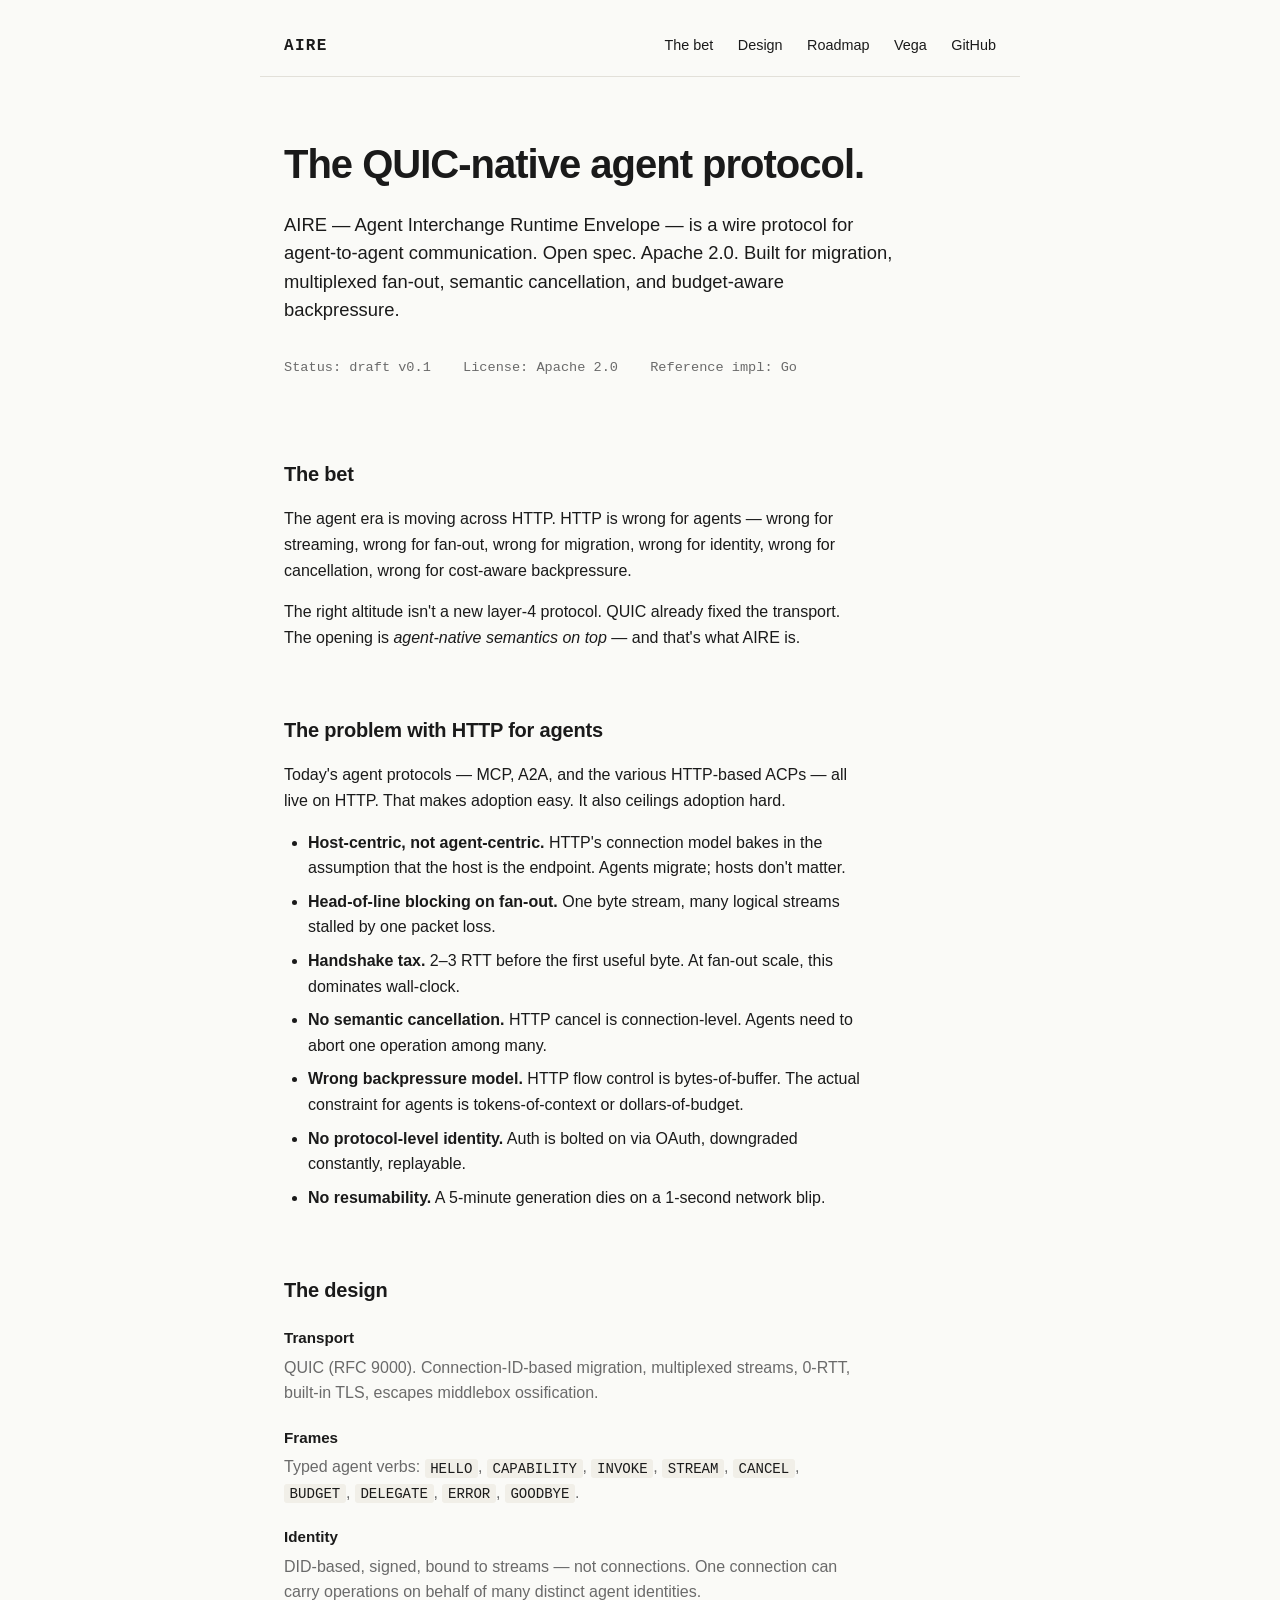
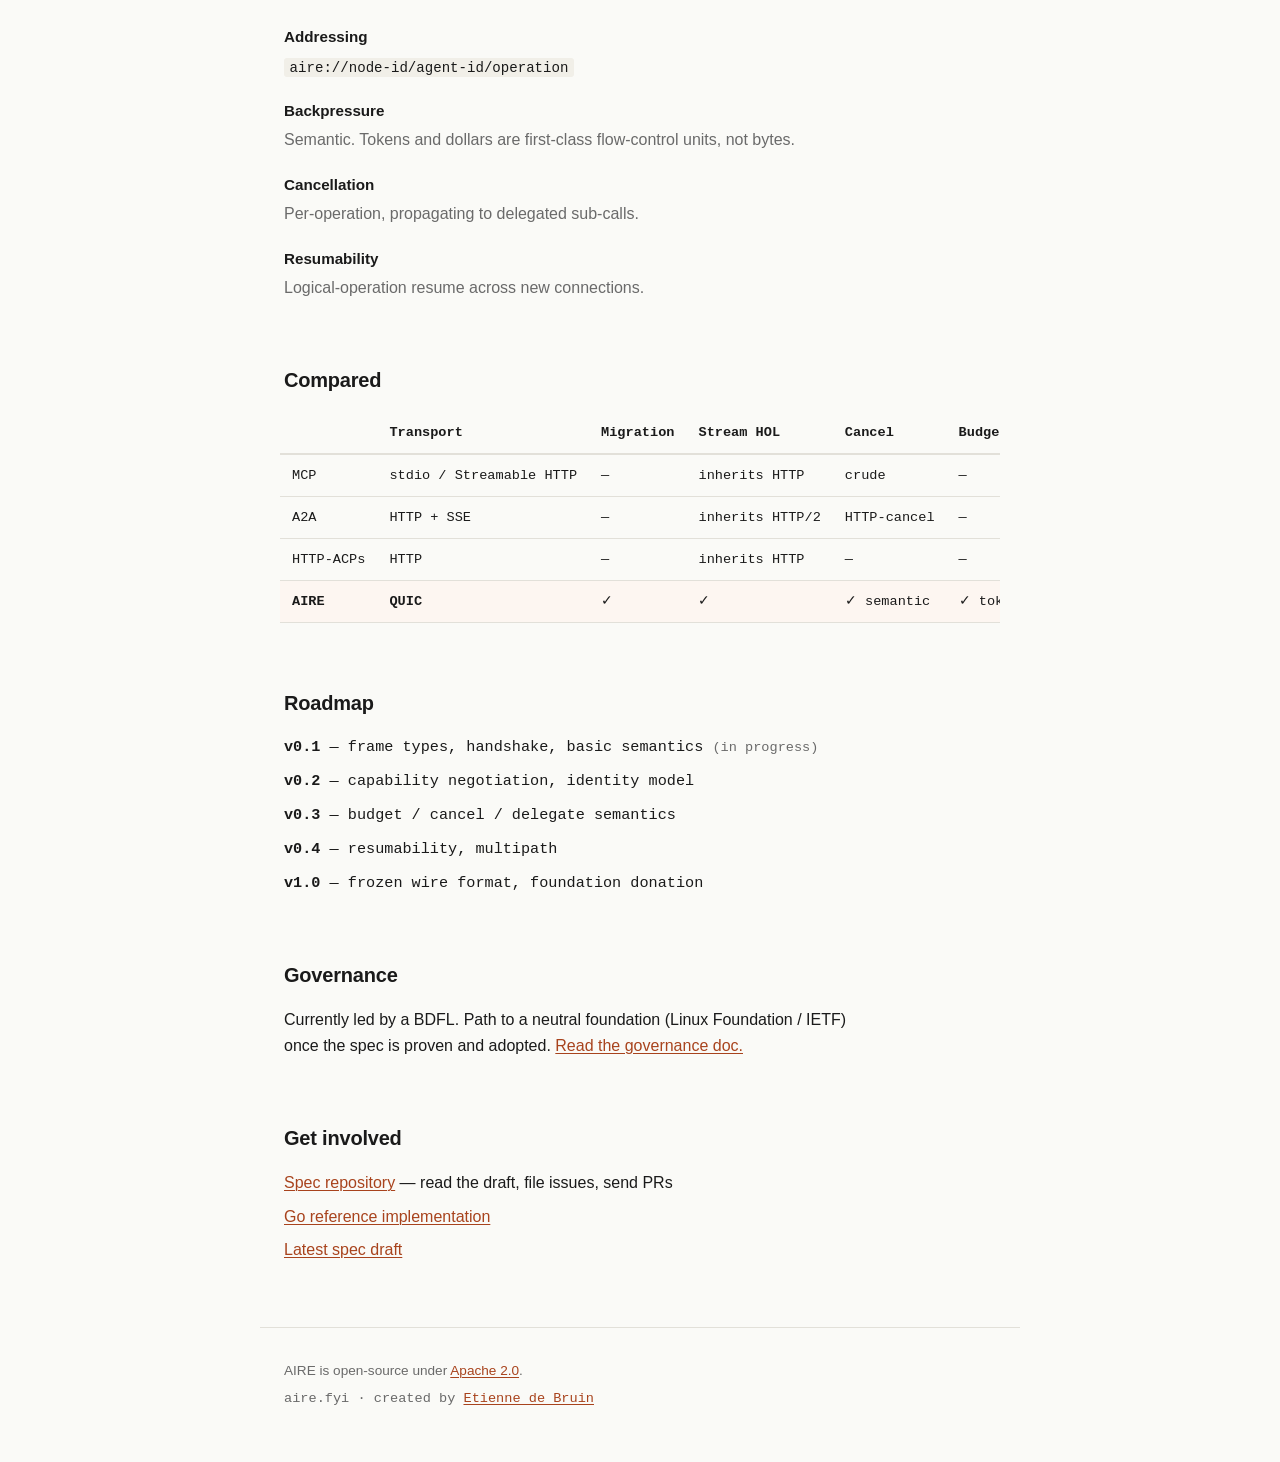
==== index.html @ 113db5cb "Add subtle creator credit in footer" ====
<!doctype html>
<html lang="en">
<head>
<meta charset="utf-8">
<meta name="viewport" content="width=device-width, initial-scale=1">
<title>AIRE — the QUIC-native agent protocol</title>
<meta name="description" content="AIRE (Agent Interchange Runtime Envelope) is a QUIC-native protocol for agent-to-agent communication. Open spec. Apache 2.0.">

<meta property="og:type" content="website">
<meta property="og:title" content="AIRE — the QUIC-native agent protocol">
<meta property="og:description" content="A wire protocol for agent-to-agent communication. Built for migration, multiplexed fan-out, semantic cancellation, and budget-aware backpressure.">
<meta property="og:url" content="https://aire.fyi">
<meta name="twitter:card" content="summary_large_image">
<meta name="twitter:title" content="AIRE — the QUIC-native agent protocol">
<meta name="twitter:description" content="A wire protocol for agent-to-agent communication. Built for migration, multiplexed fan-out, semantic cancellation, and budget-aware backpressure.">

<link rel="stylesheet" href="style.css">
</head>
<body>

<header>
  <div class="brand"><a href="/">AIRE</a></div>
  <nav>
    <a href="#bet">The bet</a>
    <a href="#design">Design</a>
    <a href="#roadmap">Roadmap</a>
    <a href="vega.html">Vega</a>
    <a href="https://github.com/aire-protocol">GitHub</a>
  </nav>
</header>

<main>

<section class="hero">
  <h1>The QUIC-native agent protocol.</h1>
  <p class="lede">AIRE — Agent Interchange Runtime Envelope — is a wire protocol for agent-to-agent communication. Open spec. Apache 2.0. Built for migration, multiplexed fan-out, semantic cancellation, and budget-aware backpressure.</p>
  <div class="meta">
    <span>Status: draft v0.1</span>
    <span>License: Apache 2.0</span>
    <span>Reference impl: Go</span>
  </div>
</section>

<section id="bet">
  <h2>The bet</h2>
  <p>The agent era is moving across HTTP. HTTP is wrong for agents — wrong for streaming, wrong for fan-out, wrong for migration, wrong for identity, wrong for cancellation, wrong for cost-aware backpressure.</p>
  <p>The right altitude isn't a new layer-4 protocol. QUIC already fixed the transport. The opening is <em>agent-native semantics on top</em> — and that's what AIRE is.</p>
</section>

<section id="problem">
  <h2>The problem with HTTP for agents</h2>
  <p>Today's agent protocols — MCP, A2A, and the various HTTP-based ACPs — all live on HTTP. That makes adoption easy. It also ceilings adoption hard.</p>
  <ul>
    <li><strong>Host-centric, not agent-centric.</strong> HTTP's connection model bakes in the assumption that the host is the endpoint. Agents migrate; hosts don't matter.</li>
    <li><strong>Head-of-line blocking on fan-out.</strong> One byte stream, many logical streams stalled by one packet loss.</li>
    <li><strong>Handshake tax.</strong> 2–3 RTT before the first useful byte. At fan-out scale, this dominates wall-clock.</li>
    <li><strong>No semantic cancellation.</strong> HTTP cancel is connection-level. Agents need to abort one operation among many.</li>
    <li><strong>Wrong backpressure model.</strong> HTTP flow control is bytes-of-buffer. The actual constraint for agents is tokens-of-context or dollars-of-budget.</li>
    <li><strong>No protocol-level identity.</strong> Auth is bolted on via OAuth, downgraded constantly, replayable.</li>
    <li><strong>No resumability.</strong> A 5-minute generation dies on a 1-second network blip.</li>
  </ul>
</section>

<section id="design">
  <h2>The design</h2>
  <dl class="design">
    <dt>Transport</dt>
    <dd>QUIC (RFC 9000). Connection-ID-based migration, multiplexed streams, 0-RTT, built-in TLS, escapes middlebox ossification.</dd>

    <dt>Frames</dt>
    <dd>Typed agent verbs: <code>HELLO</code>, <code>CAPABILITY</code>, <code>INVOKE</code>, <code>STREAM</code>, <code>CANCEL</code>, <code>BUDGET</code>, <code>DELEGATE</code>, <code>ERROR</code>, <code>GOODBYE</code>.</dd>

    <dt>Identity</dt>
    <dd>DID-based, signed, bound to streams — not connections. One connection can carry operations on behalf of many distinct agent identities.</dd>

    <dt>Addressing</dt>
    <dd><code>aire://node-id/agent-id/operation</code></dd>

    <dt>Backpressure</dt>
    <dd>Semantic. Tokens and dollars are first-class flow-control units, not bytes.</dd>

    <dt>Cancellation</dt>
    <dd>Per-operation, propagating to delegated sub-calls.</dd>

    <dt>Resumability</dt>
    <dd>Logical-operation resume across new connections.</dd>
  </dl>
</section>

<section id="compared">
  <h2>Compared</h2>
  <div class="table-wrap">
  <table>
    <thead>
      <tr>
        <th></th>
        <th>Transport</th>
        <th>Migration</th>
        <th>Stream HOL</th>
        <th>Cancel</th>
        <th>Budget BP</th>
        <th>Identity</th>
      </tr>
    </thead>
    <tbody>
      <tr><td>MCP</td><td>stdio / Streamable HTTP</td><td>—</td><td>inherits HTTP</td><td>crude</td><td>—</td><td>OAuth (bolted)</td></tr>
      <tr><td>A2A</td><td>HTTP + SSE</td><td>—</td><td>inherits HTTP/2</td><td>HTTP-cancel</td><td>—</td><td>OAuth (bolted)</td></tr>
      <tr><td>HTTP-ACPs</td><td>HTTP</td><td>—</td><td>inherits HTTP</td><td>—</td><td>—</td><td>bolted</td></tr>
      <tr class="highlight"><td><strong>AIRE</strong></td><td><strong>QUIC</strong></td><td>✓</td><td>✓</td><td>✓ semantic</td><td>✓ tokens + $</td><td>✓ DID per stream</td></tr>
    </tbody>
  </table>
  </div>
</section>

<section id="roadmap">
  <h2>Roadmap</h2>
  <ol class="roadmap">
    <li><strong>v0.1</strong> — frame types, handshake, basic semantics <em>(in progress)</em></li>
    <li><strong>v0.2</strong> — capability negotiation, identity model</li>
    <li><strong>v0.3</strong> — budget / cancel / delegate semantics</li>
    <li><strong>v0.4</strong> — resumability, multipath</li>
    <li><strong>v1.0</strong> — frozen wire format, foundation donation</li>
  </ol>
</section>

<section id="governance">
  <h2>Governance</h2>
  <p>Currently led by a BDFL. Path to a neutral foundation (Linux Foundation / IETF) once the spec is proven and adopted. <a href="https://github.com/aire-protocol/aire-spec/blob/main/GOVERNANCE.md">Read the governance doc.</a></p>
</section>

<section id="get-involved">
  <h2>Get involved</h2>
  <ul class="links">
    <li><a href="https://github.com/aire-protocol/aire-spec">Spec repository</a> — read the draft, file issues, send PRs</li>
    <li><a href="https://github.com/aire-protocol/aire-go">Go reference implementation</a></li>
    <li><a href="https://github.com/aire-protocol/aire-spec/blob/main/SPEC.md">Latest spec draft</a></li>
  </ul>
</section>

</main>

<footer>
  <p>AIRE is open-source under <a href="https://github.com/aire-protocol/aire-spec/blob/main/LICENSE">Apache 2.0</a>.</p>
  <p class="dim">aire.fyi · created by <a href="https://github.com/etdebruin">Etienne de Bruin</a></p>
</footer>

</body>
</html>
---- style.css ----
:root {
  --bg: #fafaf7;
  --fg: #1a1a1a;
  --dim: #6a6a6a;
  --accent: #a8431d;
  --rule: #e2e0d9;
  --code-bg: #f1efe8;
  --highlight-bg: #fdf6f1;
}

* { box-sizing: border-box; }

html { font-size: 16px; }

body {
  margin: 0;
  background: var(--bg);
  color: var(--fg);
  font-family: -apple-system, BlinkMacSystemFont, "Segoe UI", "Helvetica Neue", Arial, sans-serif;
  font-size: 1rem;
  line-height: 1.6;
  -webkit-font-smoothing: antialiased;
  -moz-osx-font-smoothing: grayscale;
}

code, pre, .mono {
  font-family: ui-monospace, "SF Mono", "JetBrains Mono", Menlo, Consolas, monospace;
}

header {
  max-width: 760px;
  margin: 0 auto;
  padding: 2rem 1.5rem 1rem;
  display: flex;
  justify-content: space-between;
  align-items: baseline;
  border-bottom: 1px solid var(--rule);
}

.brand {
  font-weight: 700;
  letter-spacing: 0.08em;
  font-size: 1rem;
  font-family: ui-monospace, "SF Mono", Menlo, Consolas, monospace;
}

.brand a {
  color: inherit;
  text-decoration: none;
}

.brand a:hover {
  color: var(--accent);
}

nav a[aria-current="page"] {
  color: var(--accent);
}

nav a {
  margin-left: 1.25rem;
  color: var(--fg);
  text-decoration: none;
  font-size: 0.9rem;
}

nav a:hover {
  color: var(--accent);
  text-decoration: underline;
}

main {
  max-width: 760px;
  margin: 0 auto;
  padding: 0 1.5rem;
}

section {
  margin: 4rem 0;
}

.hero {
  margin: 4rem 0 5rem;
}

.hero h1 {
  font-size: 2.5rem;
  font-weight: 700;
  letter-spacing: -0.025em;
  line-height: 1.15;
  margin: 0 0 1.5rem;
}

.lede {
  font-size: 1.15rem;
  line-height: 1.55;
  color: var(--fg);
  margin: 0 0 2rem;
  max-width: 60ch;
}

.meta {
  font-family: ui-monospace, "SF Mono", Menlo, Consolas, monospace;
  font-size: 0.85rem;
  color: var(--dim);
}

.meta span {
  margin-right: 1.5rem;
  display: inline-block;
}

h2 {
  font-size: 1.25rem;
  font-weight: 700;
  margin: 0 0 1rem;
  letter-spacing: -0.01em;
}

p {
  margin: 0 0 1rem;
  max-width: 65ch;
}

a {
  color: var(--accent);
  text-decoration: underline;
  text-decoration-thickness: 1px;
  text-underline-offset: 2px;
}

a:hover {
  text-decoration-thickness: 2px;
}

ul, ol {
  margin: 0 0 1rem;
  padding-left: 1.5rem;
  max-width: 65ch;
}

li {
  margin-bottom: 0.5rem;
}

.design {
  margin: 0;
}

.design dt {
  font-weight: 600;
  margin-top: 1.25rem;
  font-size: 0.95rem;
}

.design dd {
  margin: 0.25rem 0 0 0;
  color: var(--dim);
  max-width: 65ch;
}

.design dd code {
  background: var(--code-bg);
  padding: 0.1rem 0.35rem;
  border-radius: 3px;
  font-size: 0.88rem;
  color: var(--fg);
}

.table-wrap {
  overflow-x: auto;
  margin: 1rem -0.25rem;
}

table {
  width: 100%;
  border-collapse: collapse;
  font-size: 0.85rem;
  font-family: ui-monospace, "SF Mono", Menlo, Consolas, monospace;
}

th, td {
  text-align: left;
  padding: 0.6rem 0.75rem;
  border-bottom: 1px solid var(--rule);
  white-space: nowrap;
}

th {
  font-weight: 600;
  border-bottom: 2px solid var(--rule);
}

tr.highlight td {
  background: var(--highlight-bg);
}

.roadmap {
  list-style: none;
  padding-left: 0;
  font-family: ui-monospace, "SF Mono", Menlo, Consolas, monospace;
  font-size: 0.95rem;
}

.roadmap li {
  margin-bottom: 0.6rem;
}

.roadmap em {
  color: var(--dim);
  font-style: normal;
  font-size: 0.85rem;
}

.links {
  list-style: none;
  padding-left: 0;
}

footer {
  max-width: 760px;
  margin: 4rem auto 2rem;
  padding: 2rem 1.5rem 1rem;
  border-top: 1px solid var(--rule);
  font-size: 0.85rem;
  color: var(--dim);
}

footer p {
  margin: 0 0 0.4rem;
}

.dim {
  color: var(--dim);
  font-family: ui-monospace, "SF Mono", Menlo, Consolas, monospace;
}

@media (max-width: 600px) {
  .hero h1 { font-size: 1.85rem; }
  .lede { font-size: 1.05rem; }
  header {
    flex-direction: column;
    align-items: flex-start;
    gap: 0.75rem;
  }
  nav a { margin-left: 0; margin-right: 1.25rem; }
  .meta span { display: block; margin-bottom: 0.25rem; }
  table { font-size: 0.8rem; }
  th, td { padding: 0.4rem 0.5rem; }
}
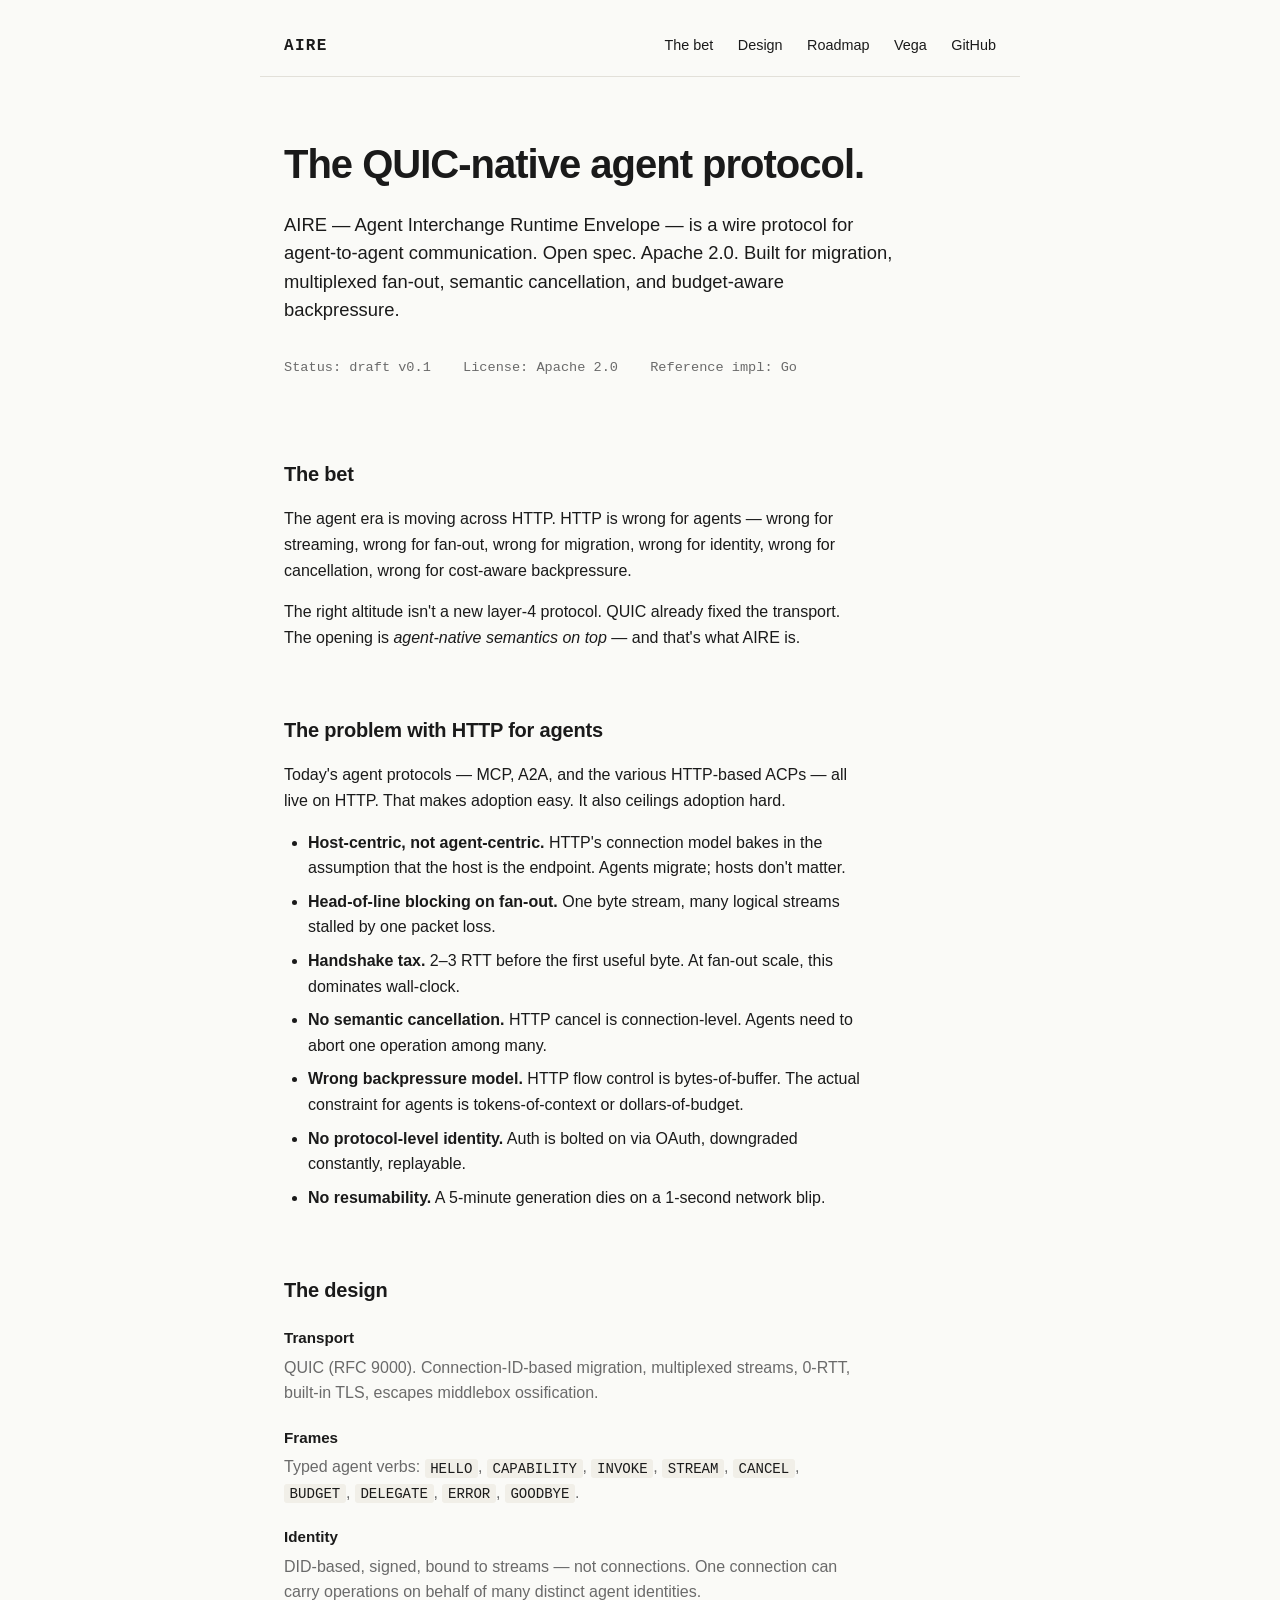
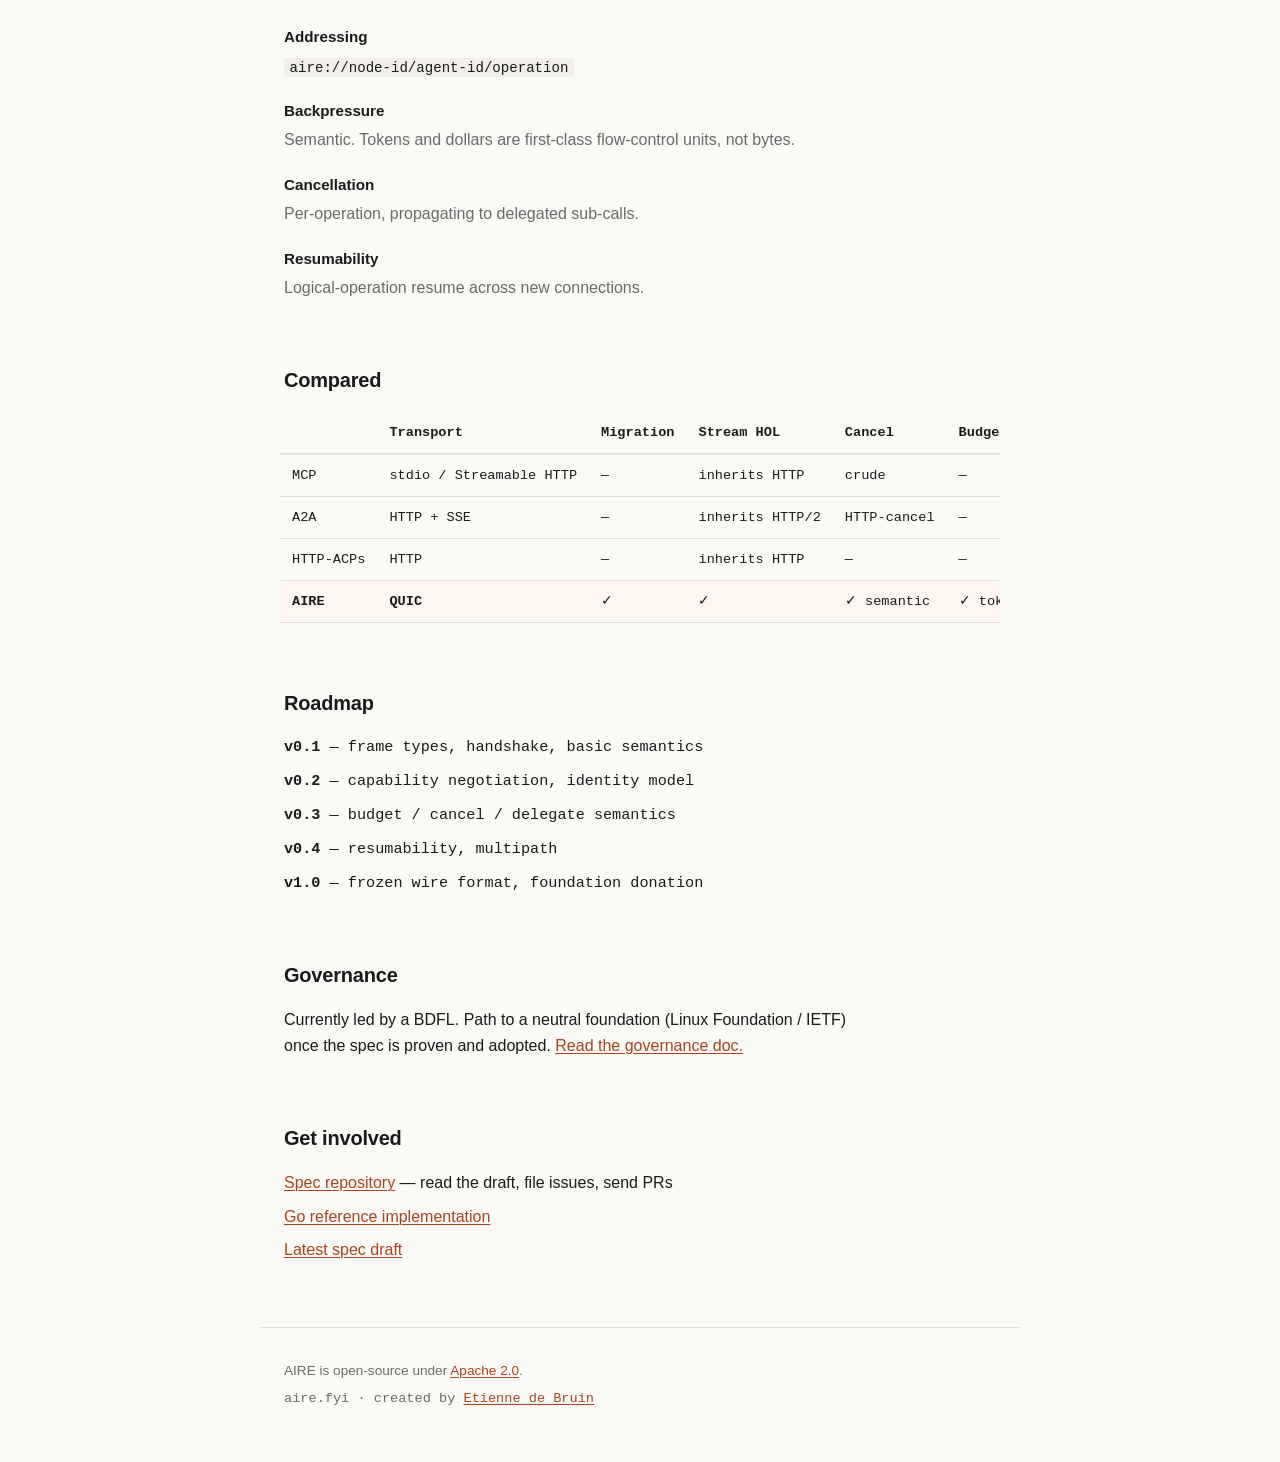
==== commit 140bc68d: "Drop '(in progress)' from v0.1 roadmap line" ====
--- a/index.html
+++ b/index.html
@@ -115,7 +115,7 @@
 <section id="roadmap">
   <h2>Roadmap</h2>
   <ol class="roadmap">
-    <li><strong>v0.1</strong> — frame types, handshake, basic semantics <em>(in progress)</em></li>
+    <li><strong>v0.1</strong> — frame types, handshake, basic semantics</li>
     <li><strong>v0.2</strong> — capability negotiation, identity model</li>
     <li><strong>v0.3</strong> — budget / cancel / delegate semantics</li>
     <li><strong>v0.4</strong> — resumability, multipath</li>
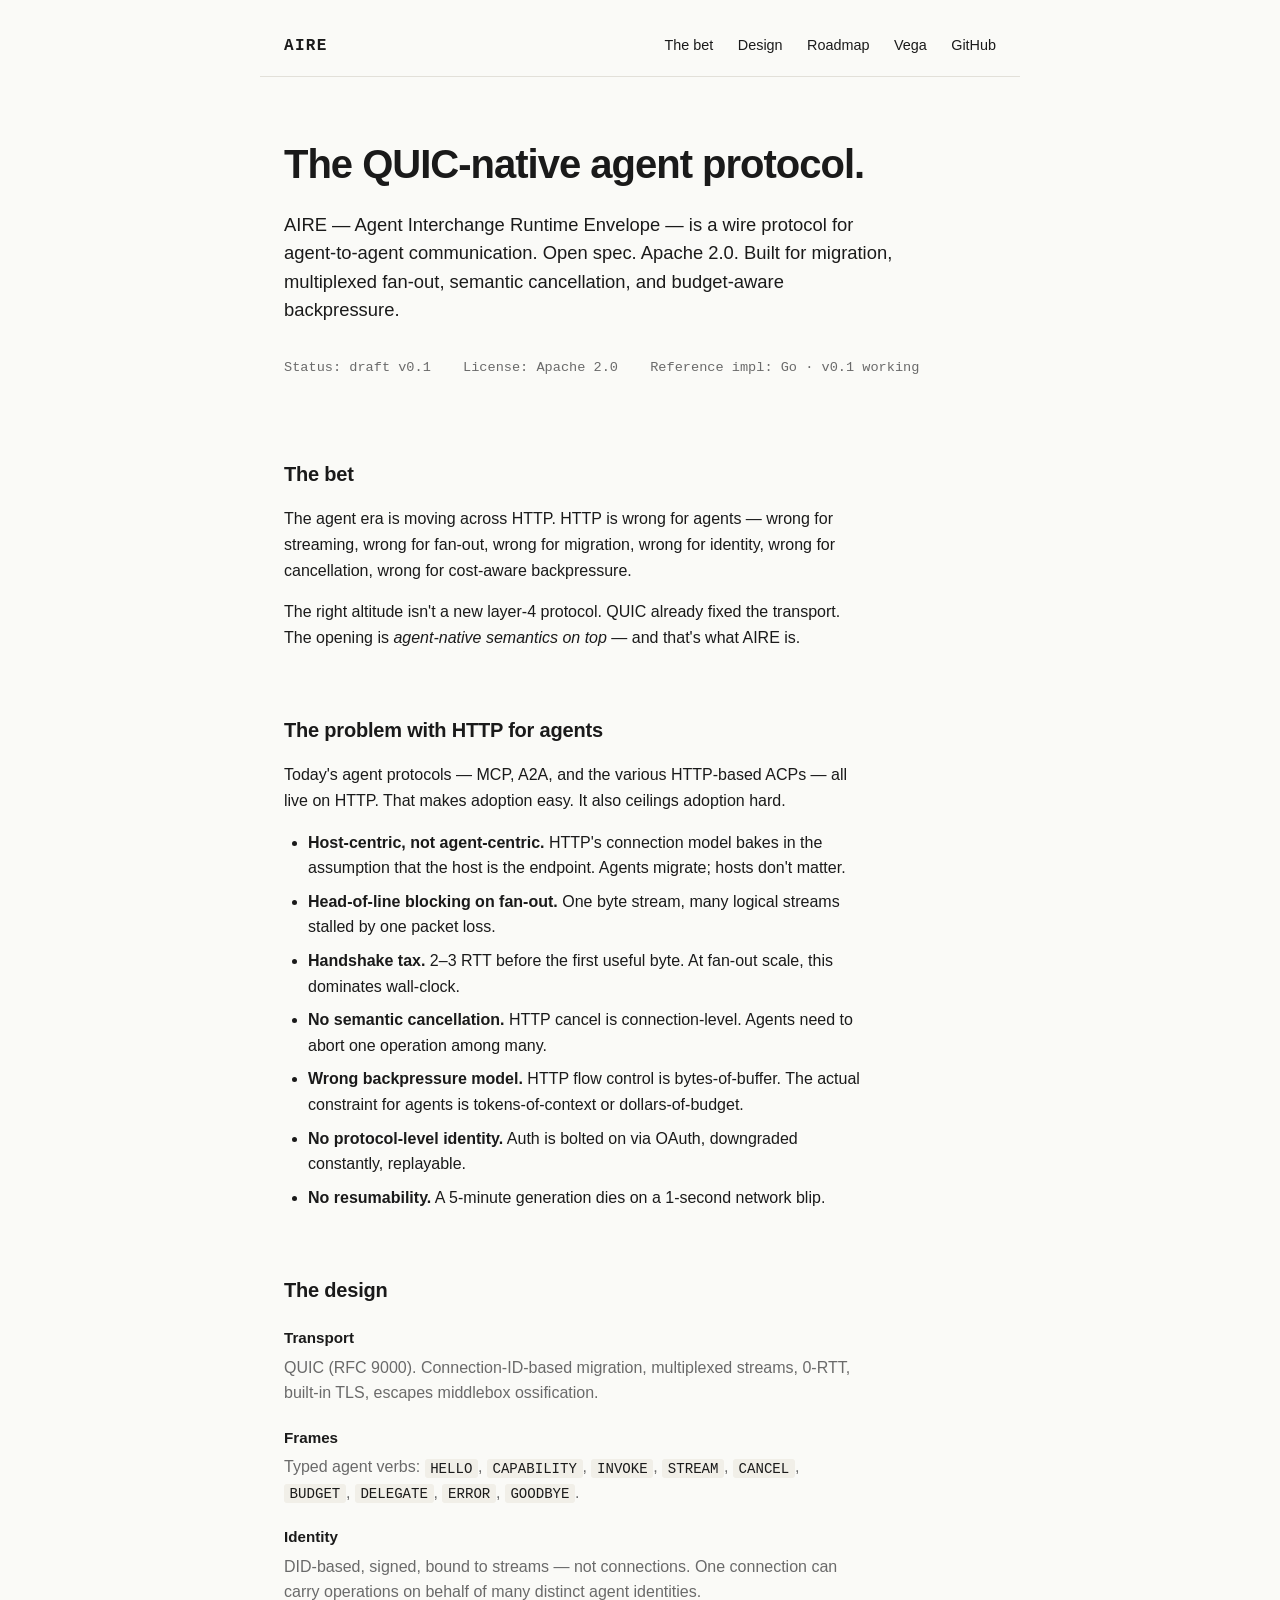
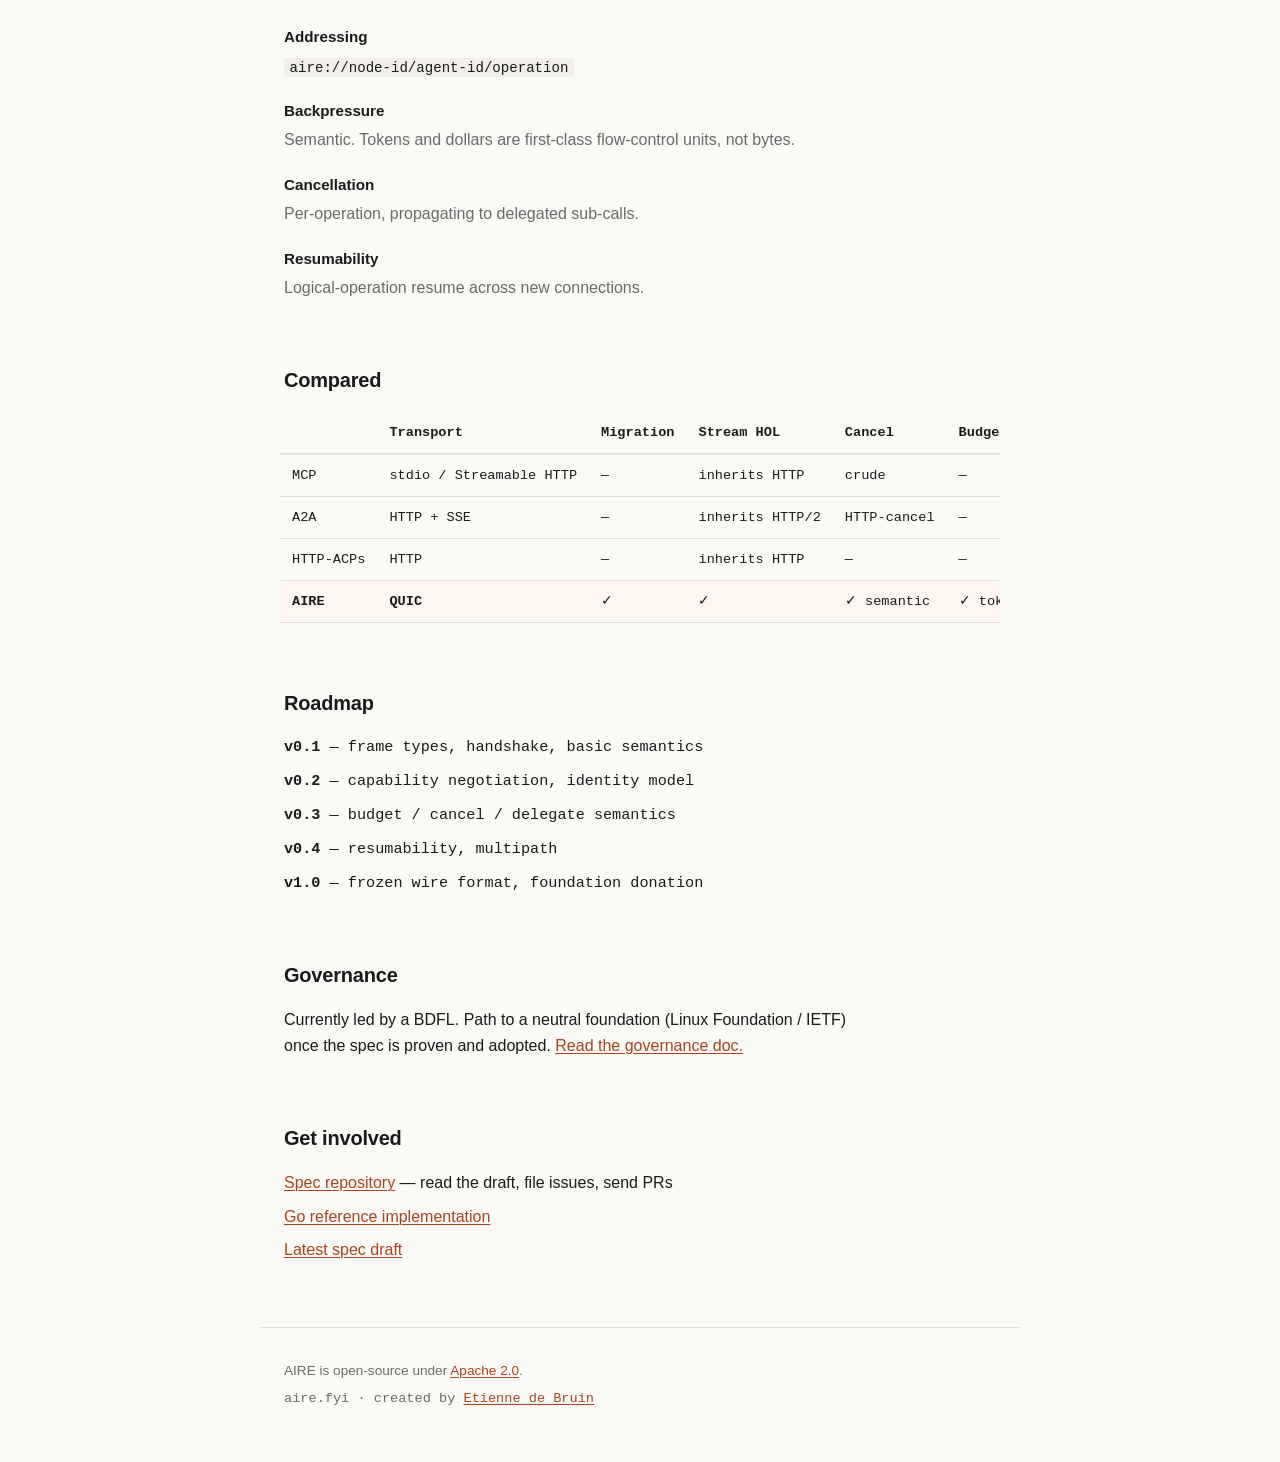
==== commit 454234b0: "Hero meta: signal that v0.1 reference impl is working Adds 'v0.1 working' qualifier to the Reference" ====
--- a/index.html
+++ b/index.html
@@ -37,7 +37,7 @@
   <div class="meta">
     <span>Status: draft v0.1</span>
     <span>License: Apache 2.0</span>
-    <span>Reference impl: Go</span>
+    <span>Reference impl: Go · v0.1 working</span>
   </div>
 </section>
 
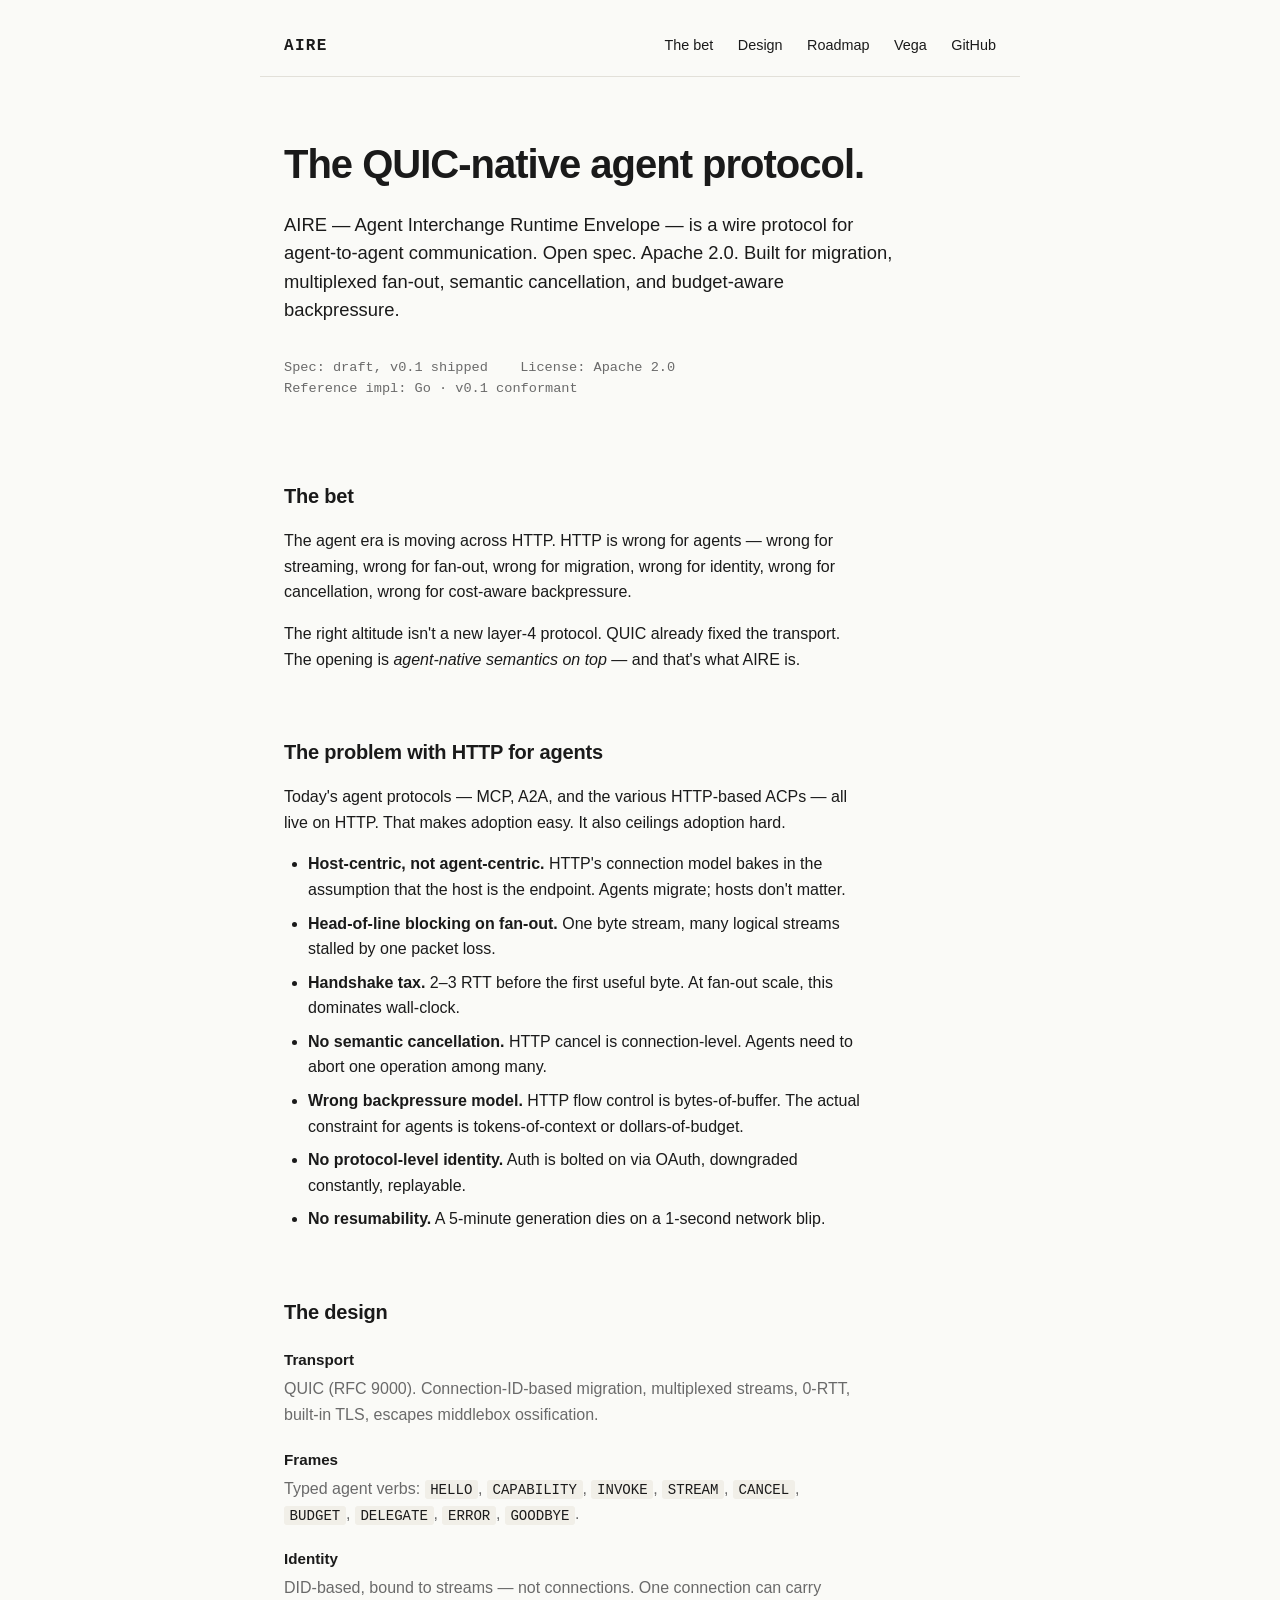
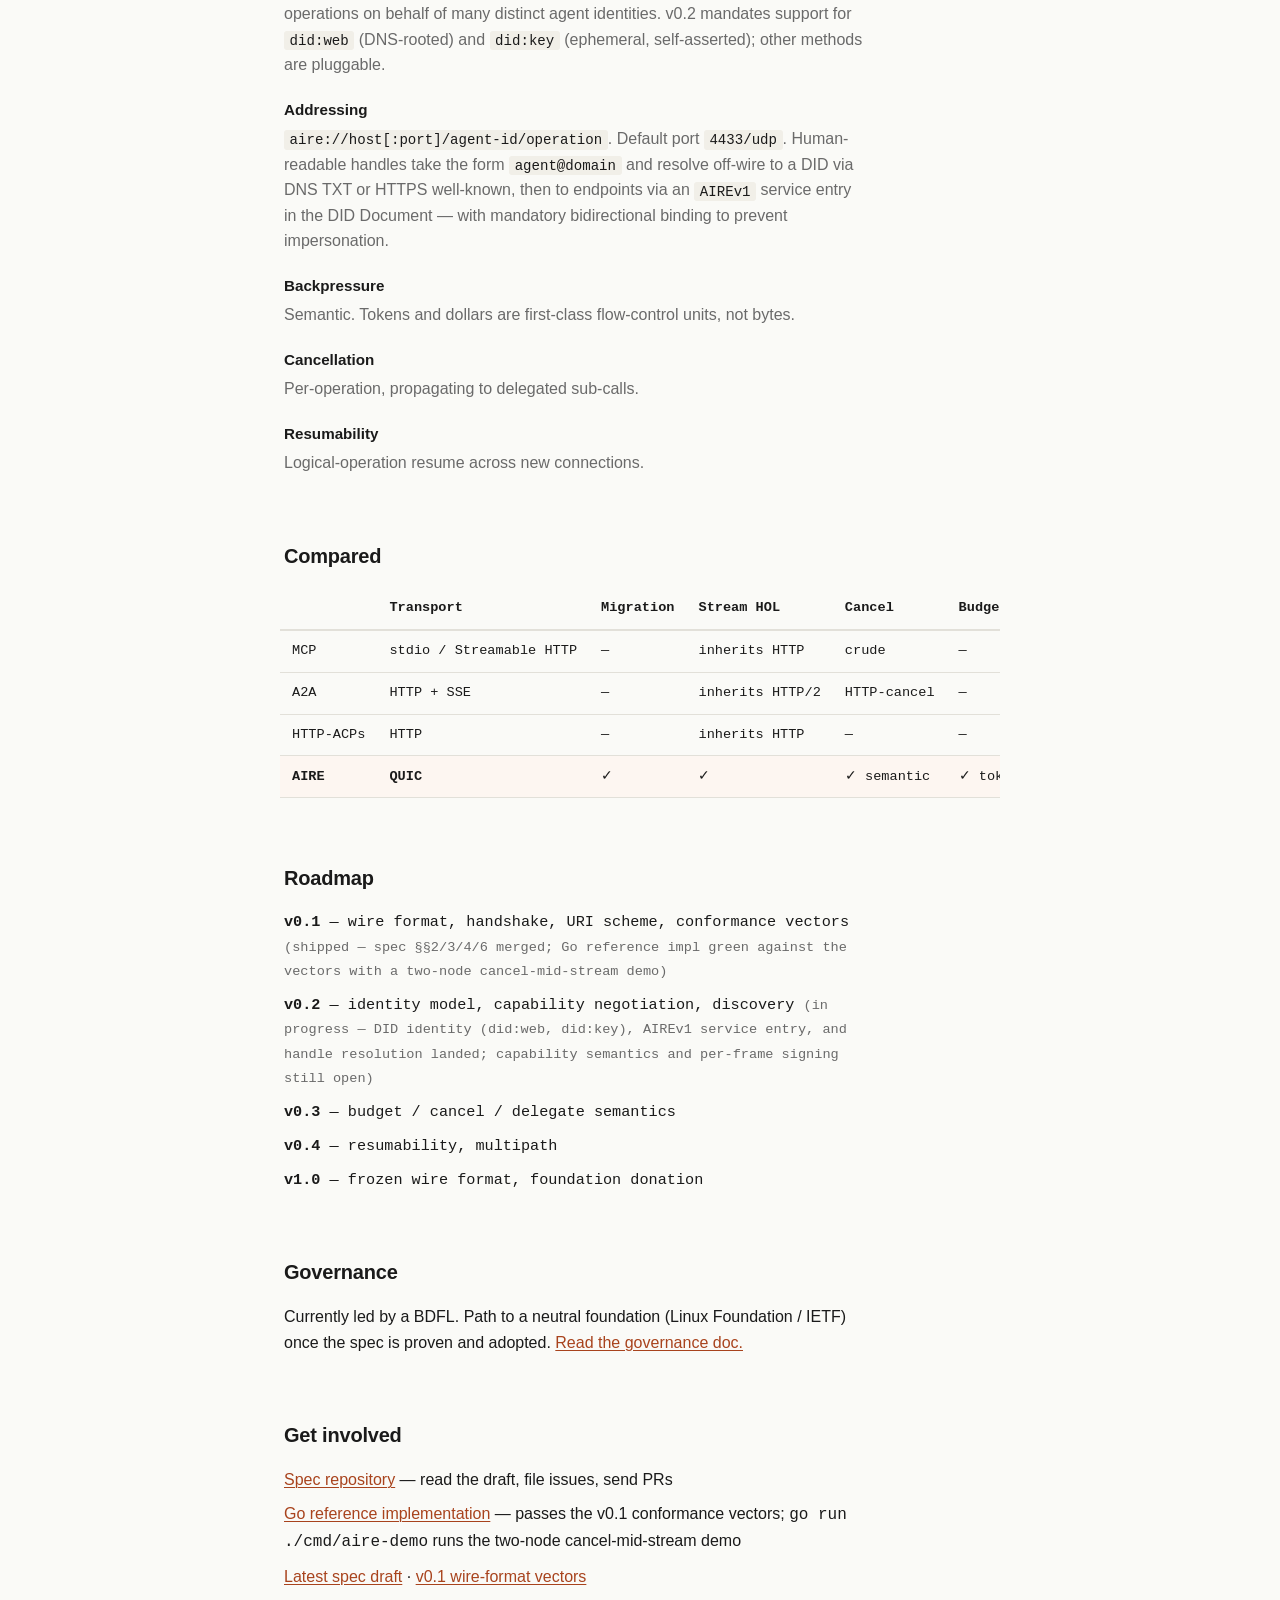
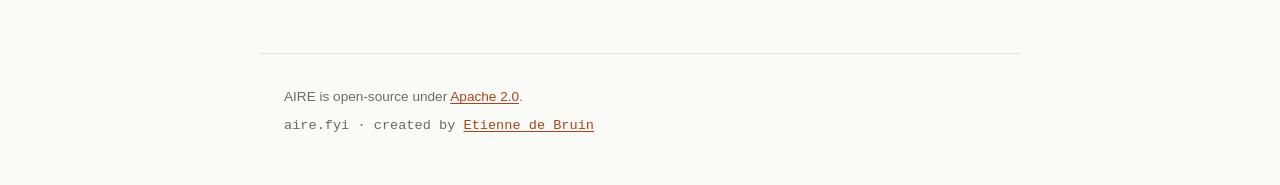
==== commit aba93032: "Sync site to reality: v0.1 shipped, v0.2 addressing landed Hero meta, design dl (did:web/did:key, po" ====
--- a/index.html
+++ b/index.html
@@ -35,9 +35,9 @@
   <h1>The QUIC-native agent protocol.</h1>
   <p class="lede">AIRE — Agent Interchange Runtime Envelope — is a wire protocol for agent-to-agent communication. Open spec. Apache 2.0. Built for migration, multiplexed fan-out, semantic cancellation, and budget-aware backpressure.</p>
   <div class="meta">
-    <span>Status: draft v0.1</span>
+    <span>Spec: draft, v0.1 shipped</span>
     <span>License: Apache 2.0</span>
-    <span>Reference impl: Go · v0.1 working</span>
+    <span>Reference impl: Go · v0.1 conformant</span>
   </div>
 </section>
 
@@ -71,10 +71,10 @@
     <dd>Typed agent verbs: <code>HELLO</code>, <code>CAPABILITY</code>, <code>INVOKE</code>, <code>STREAM</code>, <code>CANCEL</code>, <code>BUDGET</code>, <code>DELEGATE</code>, <code>ERROR</code>, <code>GOODBYE</code>.</dd>
 
     <dt>Identity</dt>
-    <dd>DID-based, signed, bound to streams — not connections. One connection can carry operations on behalf of many distinct agent identities.</dd>
+    <dd>DID-based, bound to streams — not connections. One connection can carry operations on behalf of many distinct agent identities. v0.2 mandates support for <code>did:web</code> (DNS-rooted) and <code>did:key</code> (ephemeral, self-asserted); other methods are pluggable.</dd>
 
     <dt>Addressing</dt>
-    <dd><code>aire://node-id/agent-id/operation</code></dd>
+    <dd><code>aire://host[:port]/agent-id/operation</code>. Default port <code>4433/udp</code>. Human-readable handles take the form <code>agent@domain</code> and resolve off-wire to a DID via DNS TXT or HTTPS well-known, then to endpoints via an <code>AIREv1</code> service entry in the DID Document — with mandatory bidirectional binding to prevent impersonation.</dd>
 
     <dt>Backpressure</dt>
     <dd>Semantic. Tokens and dollars are first-class flow-control units, not bytes.</dd>
@@ -115,8 +115,8 @@
 <section id="roadmap">
   <h2>Roadmap</h2>
   <ol class="roadmap">
-    <li><strong>v0.1</strong> — frame types, handshake, basic semantics</li>
-    <li><strong>v0.2</strong> — capability negotiation, identity model</li>
+    <li><strong>v0.1</strong> — wire format, handshake, URI scheme, conformance vectors <em>(shipped — spec §§2/3/4/6 merged; Go reference impl green against the vectors with a two-node cancel-mid-stream demo)</em></li>
+    <li><strong>v0.2</strong> — identity model, capability negotiation, discovery <em>(in progress — DID identity (did:web, did:key), AIREv1 service entry, and handle resolution landed; capability semantics and per-frame signing still open)</em></li>
     <li><strong>v0.3</strong> — budget / cancel / delegate semantics</li>
     <li><strong>v0.4</strong> — resumability, multipath</li>
     <li><strong>v1.0</strong> — frozen wire format, foundation donation</li>
@@ -132,8 +132,8 @@
   <h2>Get involved</h2>
   <ul class="links">
     <li><a href="https://github.com/aire-protocol/aire-spec">Spec repository</a> — read the draft, file issues, send PRs</li>
-    <li><a href="https://github.com/aire-protocol/aire-go">Go reference implementation</a></li>
-    <li><a href="https://github.com/aire-protocol/aire-spec/blob/main/SPEC.md">Latest spec draft</a></li>
+    <li><a href="https://github.com/aire-protocol/aire-go">Go reference implementation</a> — passes the v0.1 conformance vectors; <code>go run ./cmd/aire-demo</code> runs the two-node cancel-mid-stream demo</li>
+    <li><a href="https://github.com/aire-protocol/aire-spec/blob/main/SPEC.md">Latest spec draft</a> · <a href="https://github.com/aire-protocol/aire-spec/blob/main/vectors/v0.1.json">v0.1 wire-format vectors</a></li>
   </ul>
 </section>
 
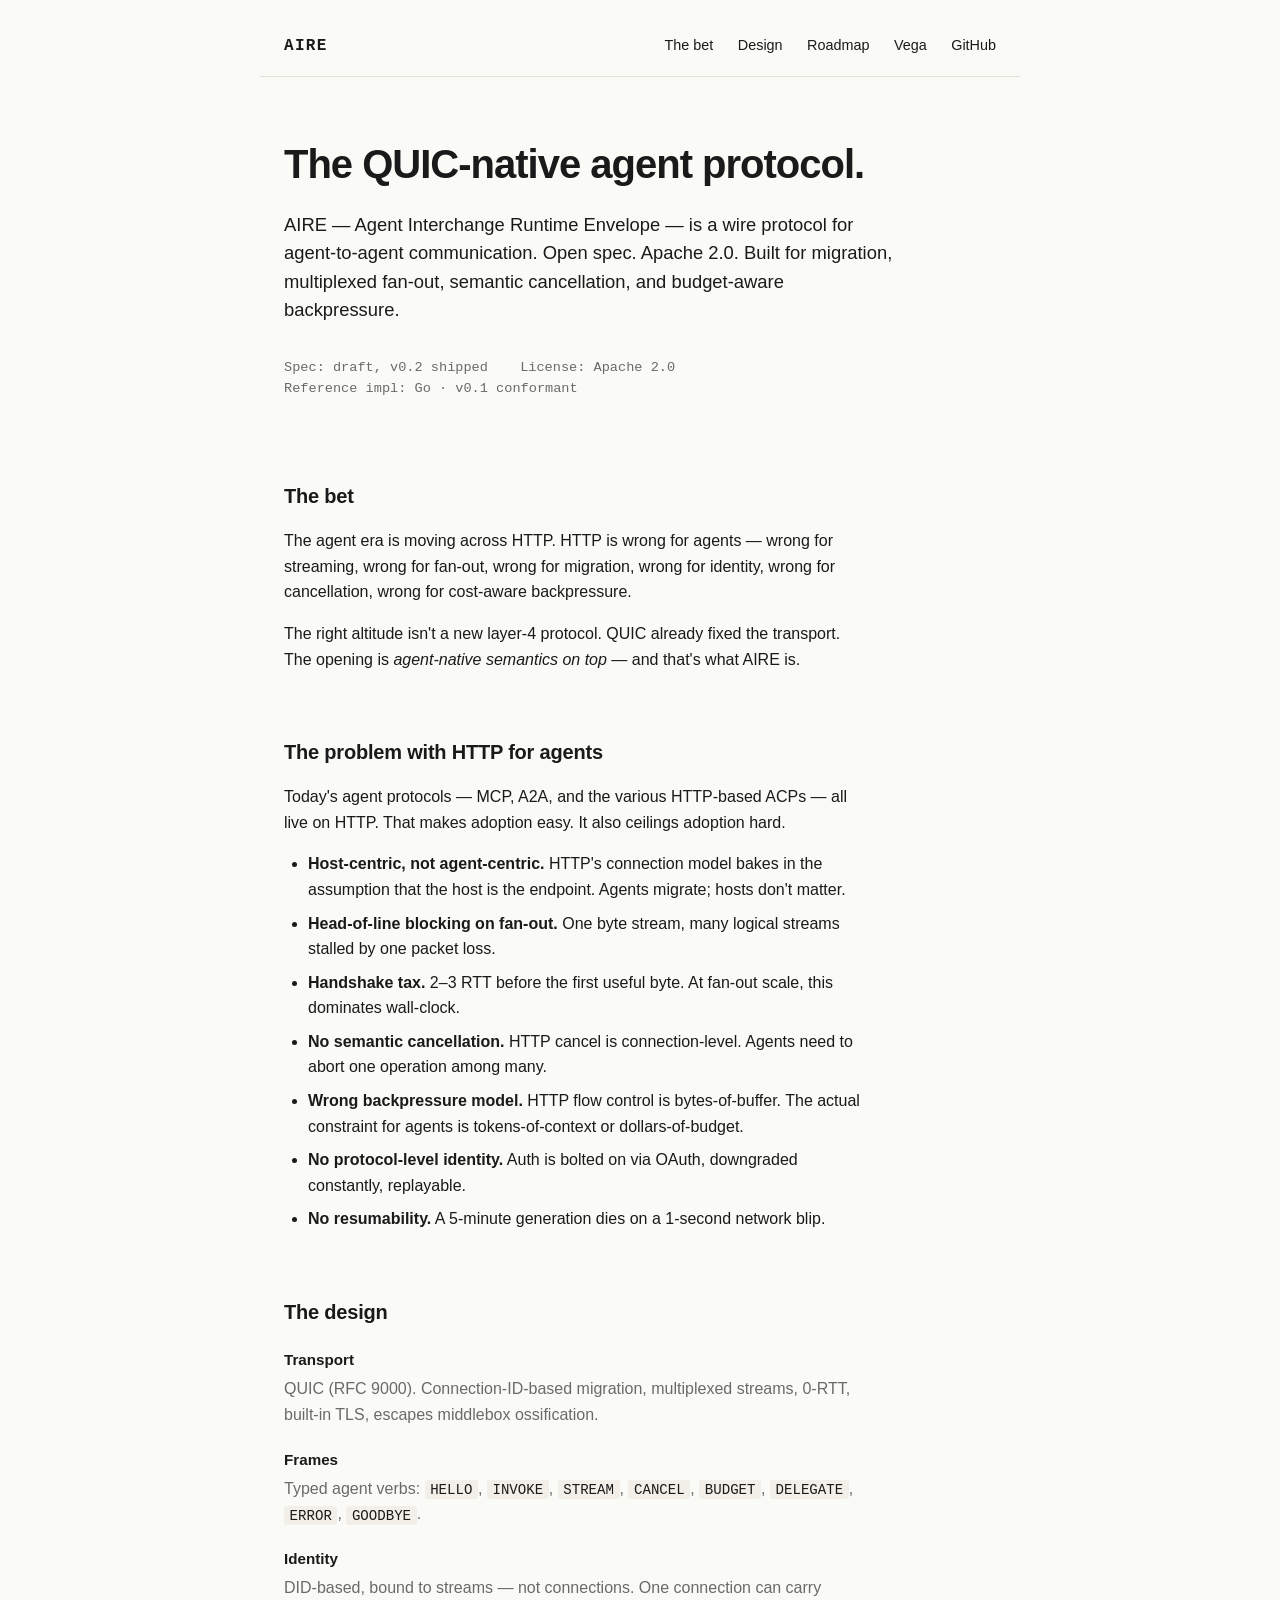
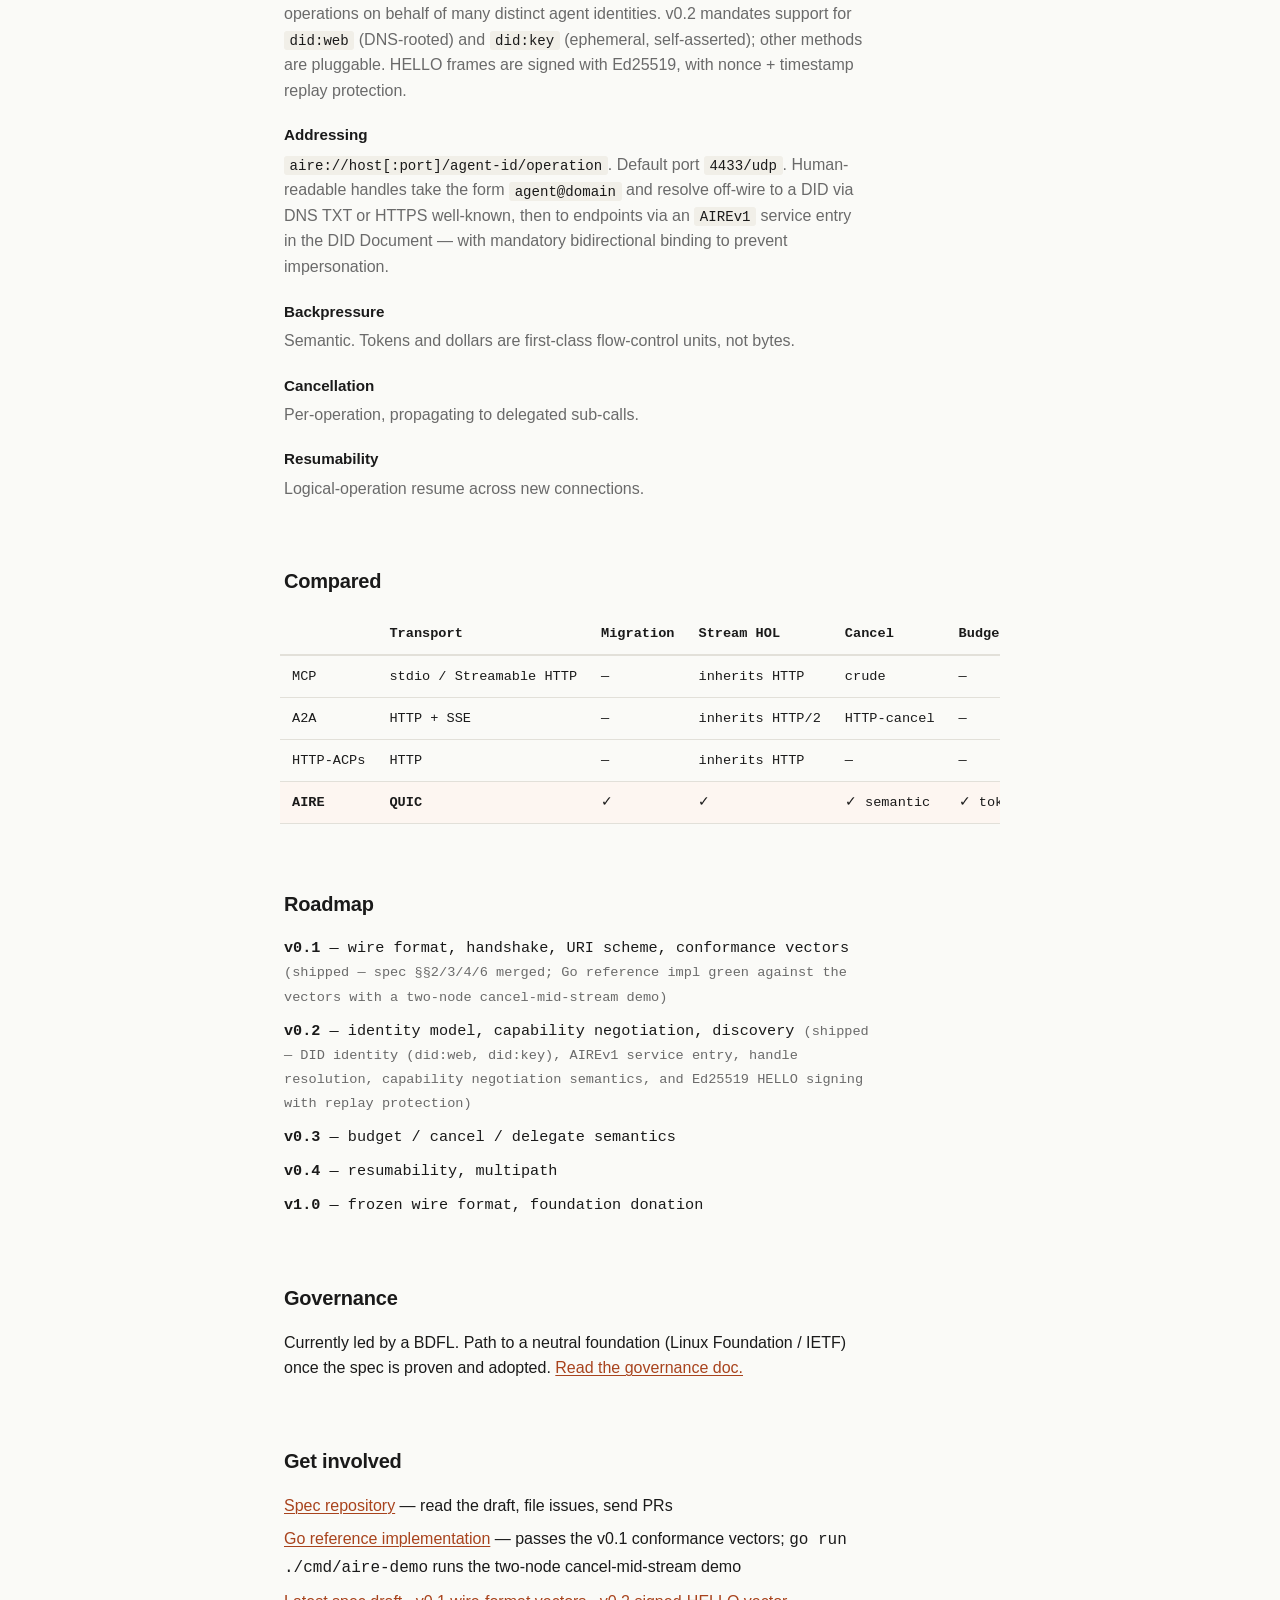
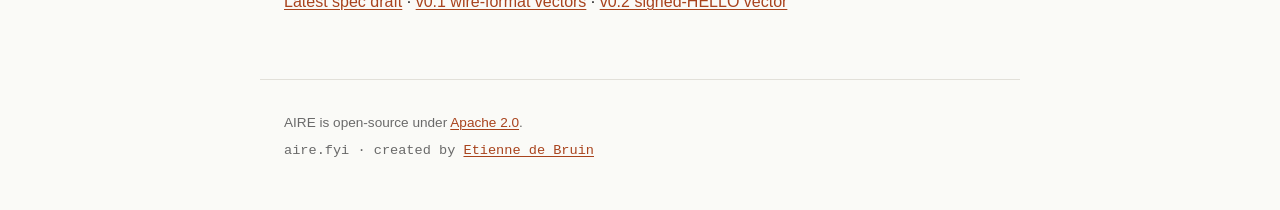
==== commit 024f6c56: "Sync site to v0.2 shipped: drop CAPABILITY frame, add signing + vector link Spec v0.2 just shipped e" ====
--- a/index.html
+++ b/index.html
@@ -35,7 +35,7 @@
   <h1>The QUIC-native agent protocol.</h1>
   <p class="lede">AIRE — Agent Interchange Runtime Envelope — is a wire protocol for agent-to-agent communication. Open spec. Apache 2.0. Built for migration, multiplexed fan-out, semantic cancellation, and budget-aware backpressure.</p>
   <div class="meta">
-    <span>Spec: draft, v0.1 shipped</span>
+    <span>Spec: draft, v0.2 shipped</span>
     <span>License: Apache 2.0</span>
     <span>Reference impl: Go · v0.1 conformant</span>
   </div>
@@ -68,10 +68,10 @@
     <dd>QUIC (RFC 9000). Connection-ID-based migration, multiplexed streams, 0-RTT, built-in TLS, escapes middlebox ossification.</dd>
 
     <dt>Frames</dt>
-    <dd>Typed agent verbs: <code>HELLO</code>, <code>CAPABILITY</code>, <code>INVOKE</code>, <code>STREAM</code>, <code>CANCEL</code>, <code>BUDGET</code>, <code>DELEGATE</code>, <code>ERROR</code>, <code>GOODBYE</code>.</dd>
+    <dd>Typed agent verbs: <code>HELLO</code>, <code>INVOKE</code>, <code>STREAM</code>, <code>CANCEL</code>, <code>BUDGET</code>, <code>DELEGATE</code>, <code>ERROR</code>, <code>GOODBYE</code>.</dd>
 
     <dt>Identity</dt>
-    <dd>DID-based, bound to streams — not connections. One connection can carry operations on behalf of many distinct agent identities. v0.2 mandates support for <code>did:web</code> (DNS-rooted) and <code>did:key</code> (ephemeral, self-asserted); other methods are pluggable.</dd>
+    <dd>DID-based, bound to streams — not connections. One connection can carry operations on behalf of many distinct agent identities. v0.2 mandates support for <code>did:web</code> (DNS-rooted) and <code>did:key</code> (ephemeral, self-asserted); other methods are pluggable. HELLO frames are signed with Ed25519, with nonce + timestamp replay protection.</dd>
 
     <dt>Addressing</dt>
     <dd><code>aire://host[:port]/agent-id/operation</code>. Default port <code>4433/udp</code>. Human-readable handles take the form <code>agent@domain</code> and resolve off-wire to a DID via DNS TXT or HTTPS well-known, then to endpoints via an <code>AIREv1</code> service entry in the DID Document — with mandatory bidirectional binding to prevent impersonation.</dd>
@@ -116,7 +116,7 @@
   <h2>Roadmap</h2>
   <ol class="roadmap">
     <li><strong>v0.1</strong> — wire format, handshake, URI scheme, conformance vectors <em>(shipped — spec §§2/3/4/6 merged; Go reference impl green against the vectors with a two-node cancel-mid-stream demo)</em></li>
-    <li><strong>v0.2</strong> — identity model, capability negotiation, discovery <em>(in progress — DID identity (did:web, did:key), AIREv1 service entry, and handle resolution landed; capability semantics and per-frame signing still open)</em></li>
+    <li><strong>v0.2</strong> — identity model, capability negotiation, discovery <em>(shipped — DID identity (did:web, did:key), AIREv1 service entry, handle resolution, capability negotiation semantics, and Ed25519 HELLO signing with replay protection)</em></li>
     <li><strong>v0.3</strong> — budget / cancel / delegate semantics</li>
     <li><strong>v0.4</strong> — resumability, multipath</li>
     <li><strong>v1.0</strong> — frozen wire format, foundation donation</li>
@@ -133,7 +133,7 @@
   <ul class="links">
     <li><a href="https://github.com/aire-protocol/aire-spec">Spec repository</a> — read the draft, file issues, send PRs</li>
     <li><a href="https://github.com/aire-protocol/aire-go">Go reference implementation</a> — passes the v0.1 conformance vectors; <code>go run ./cmd/aire-demo</code> runs the two-node cancel-mid-stream demo</li>
-    <li><a href="https://github.com/aire-protocol/aire-spec/blob/main/SPEC.md">Latest spec draft</a> · <a href="https://github.com/aire-protocol/aire-spec/blob/main/vectors/v0.1.json">v0.1 wire-format vectors</a></li>
+    <li><a href="https://github.com/aire-protocol/aire-spec/blob/main/SPEC.md">Latest spec draft</a> · <a href="https://github.com/aire-protocol/aire-spec/blob/main/vectors/v0.1.json">v0.1 wire-format vectors</a> · <a href="https://github.com/aire-protocol/aire-spec/blob/main/vectors/v0.2.json">v0.2 signed-HELLO vector</a></li>
   </ul>
 </section>
 
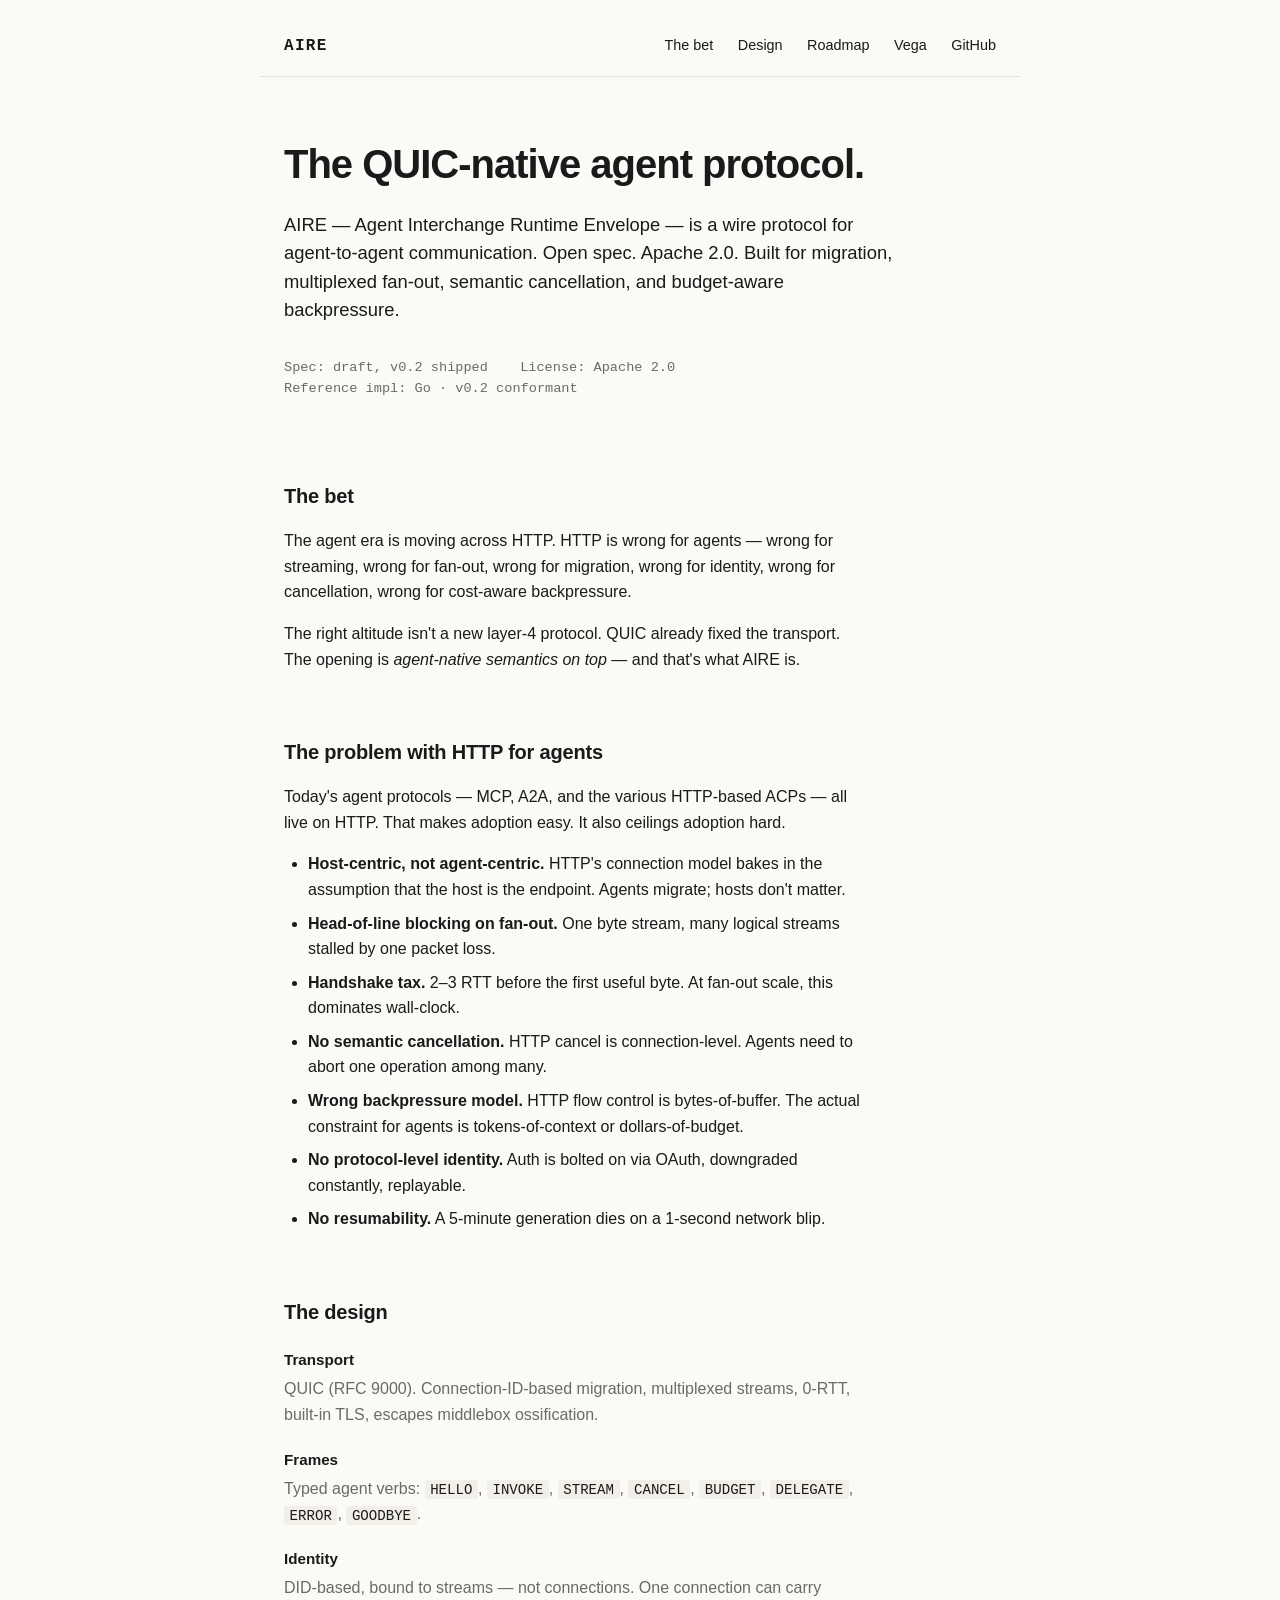
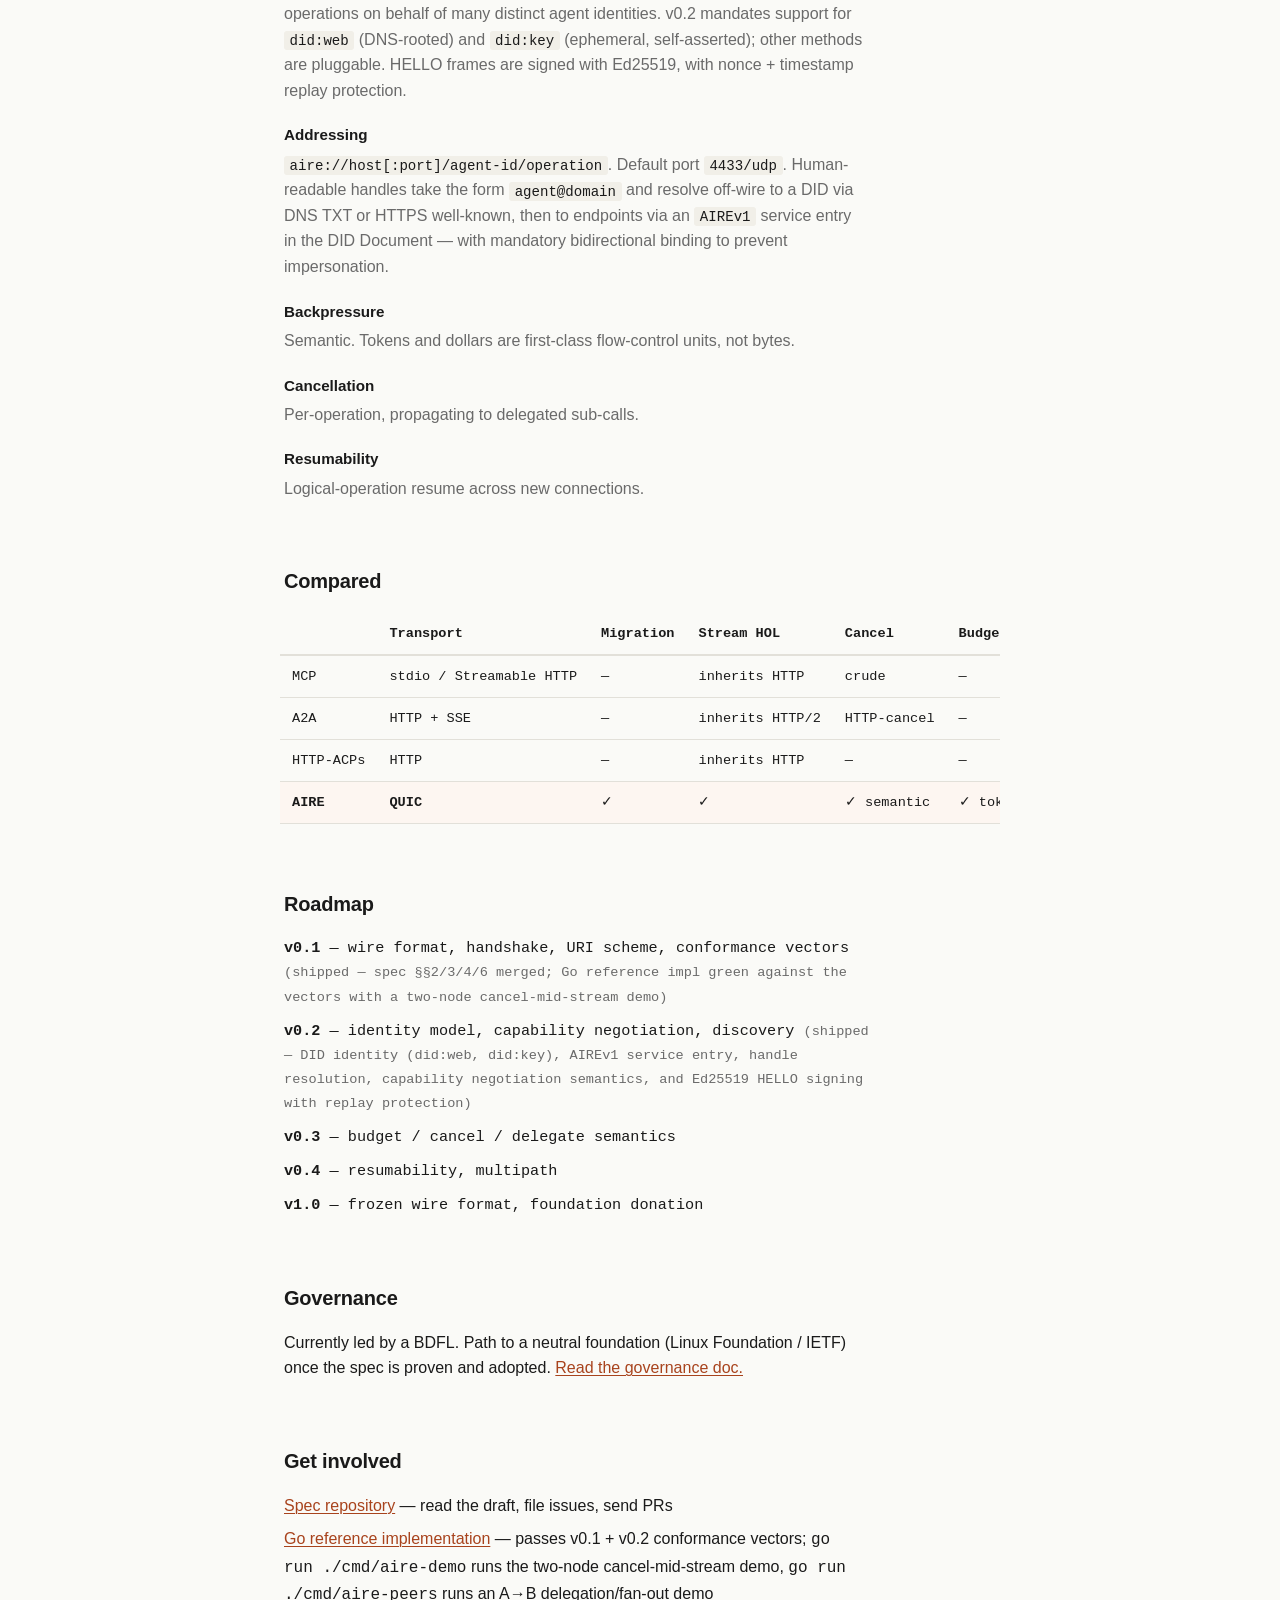
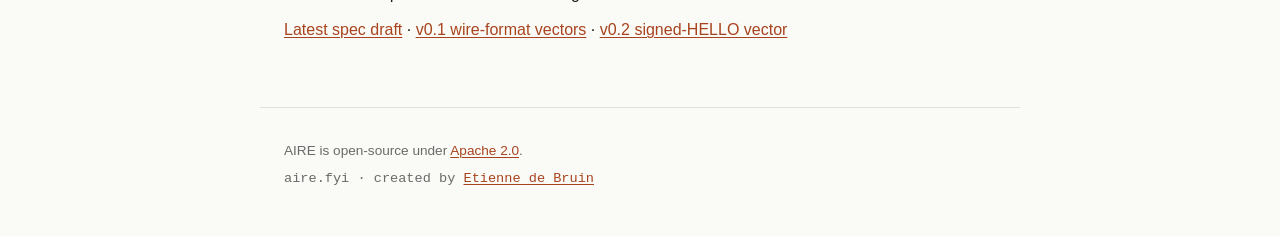
==== commit e1cce90c: "Mark Go reference impl v0.2 conformant; mention aire-peers demo aire-go just landed signed HELLO + c" ====
--- a/index.html
+++ b/index.html
@@ -37,7 +37,7 @@
   <div class="meta">
     <span>Spec: draft, v0.2 shipped</span>
     <span>License: Apache 2.0</span>
-    <span>Reference impl: Go · v0.1 conformant</span>
+    <span>Reference impl: Go · v0.2 conformant</span>
   </div>
 </section>
 
@@ -132,7 +132,7 @@
   <h2>Get involved</h2>
   <ul class="links">
     <li><a href="https://github.com/aire-protocol/aire-spec">Spec repository</a> — read the draft, file issues, send PRs</li>
-    <li><a href="https://github.com/aire-protocol/aire-go">Go reference implementation</a> — passes the v0.1 conformance vectors; <code>go run ./cmd/aire-demo</code> runs the two-node cancel-mid-stream demo</li>
+    <li><a href="https://github.com/aire-protocol/aire-go">Go reference implementation</a> — passes v0.1 + v0.2 conformance vectors; <code>go run ./cmd/aire-demo</code> runs the two-node cancel-mid-stream demo, <code>go run ./cmd/aire-peers</code> runs an A→B delegation/fan-out demo</li>
     <li><a href="https://github.com/aire-protocol/aire-spec/blob/main/SPEC.md">Latest spec draft</a> · <a href="https://github.com/aire-protocol/aire-spec/blob/main/vectors/v0.1.json">v0.1 wire-format vectors</a> · <a href="https://github.com/aire-protocol/aire-spec/blob/main/vectors/v0.2.json">v0.2 signed-HELLO vector</a></li>
   </ul>
 </section>
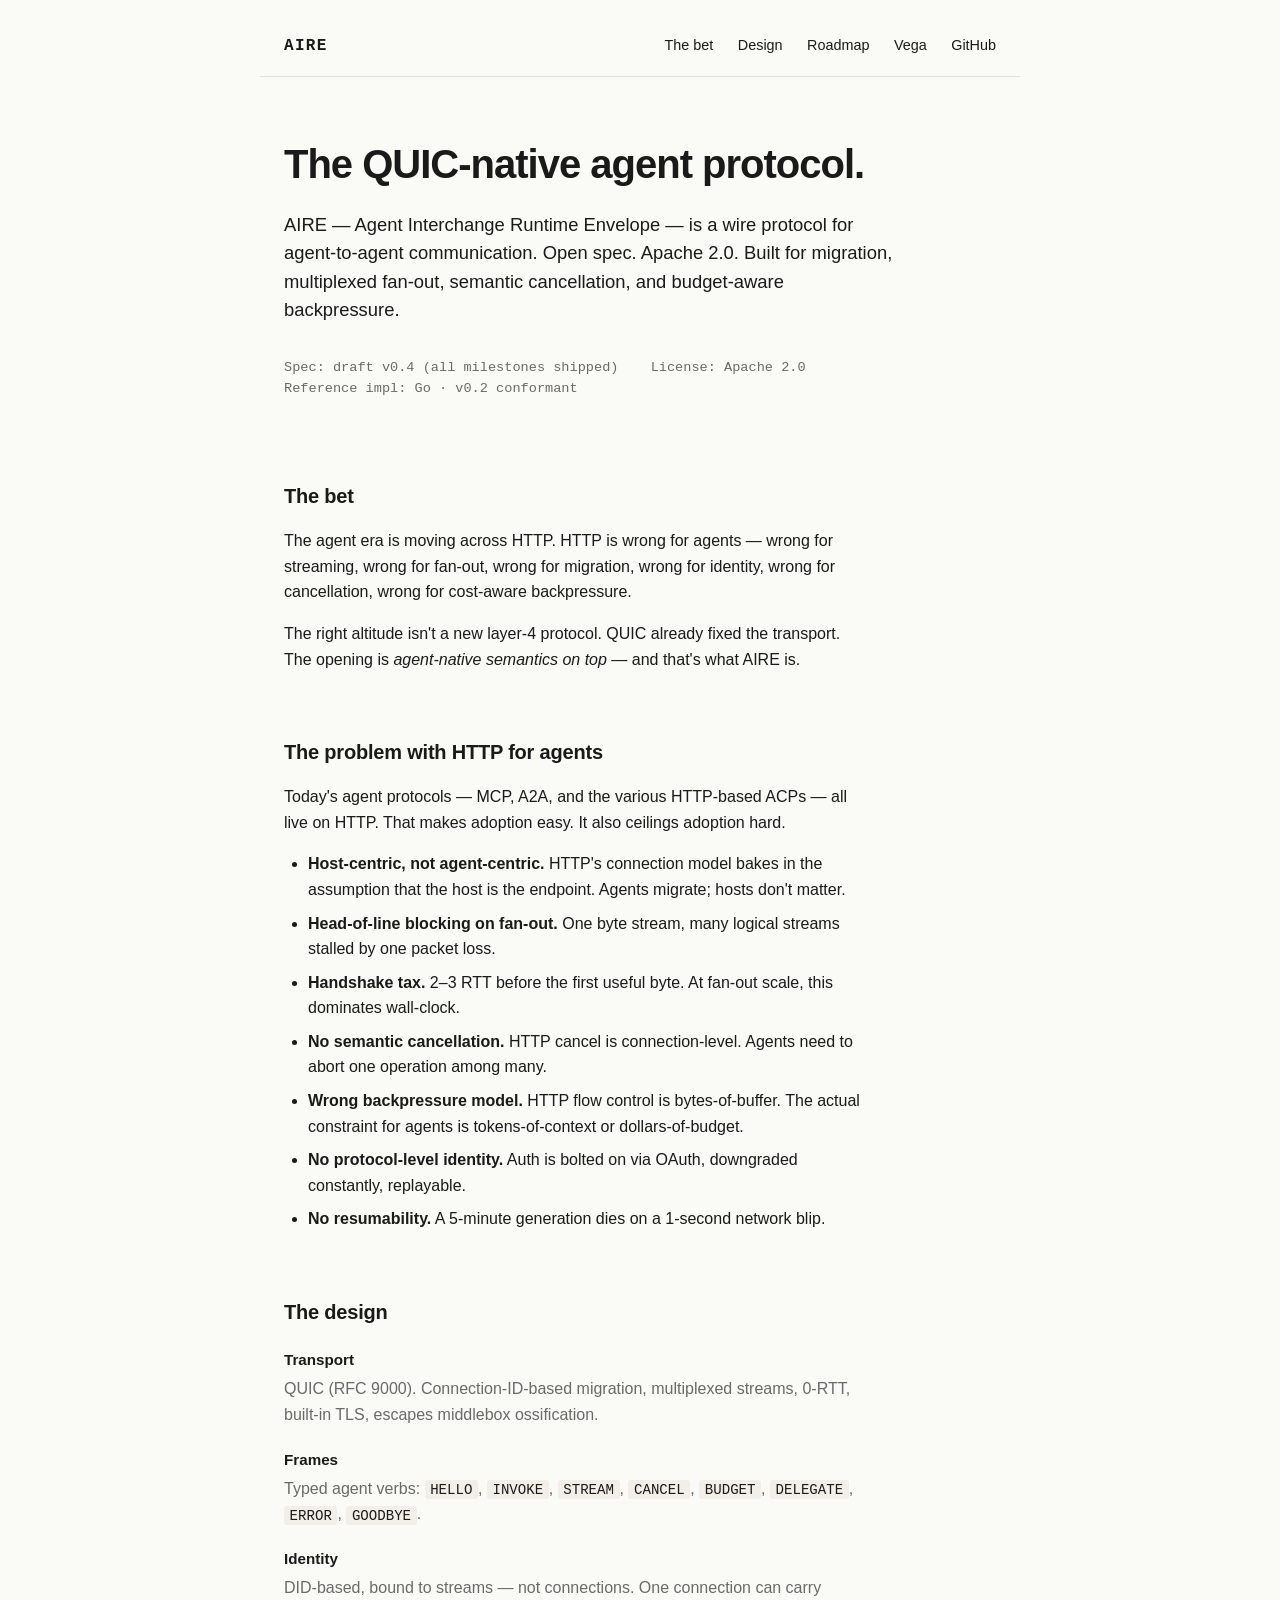
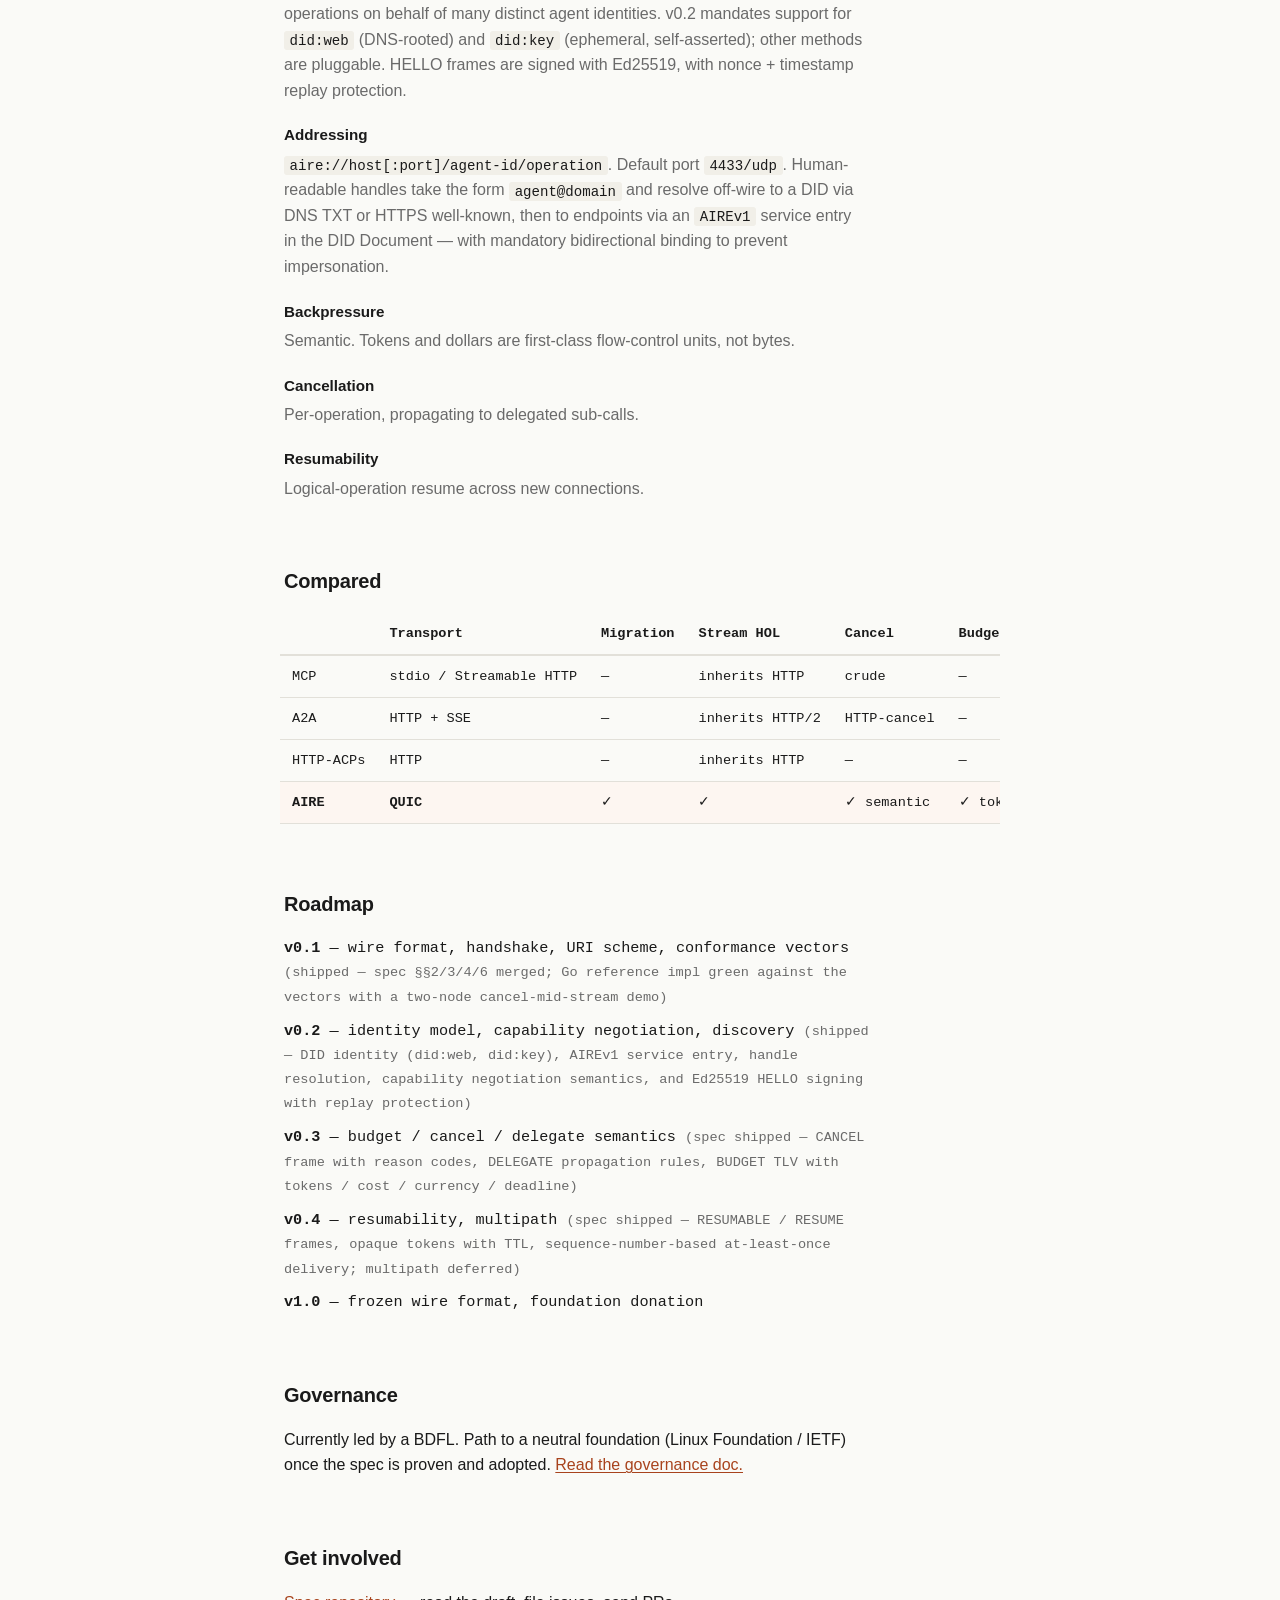
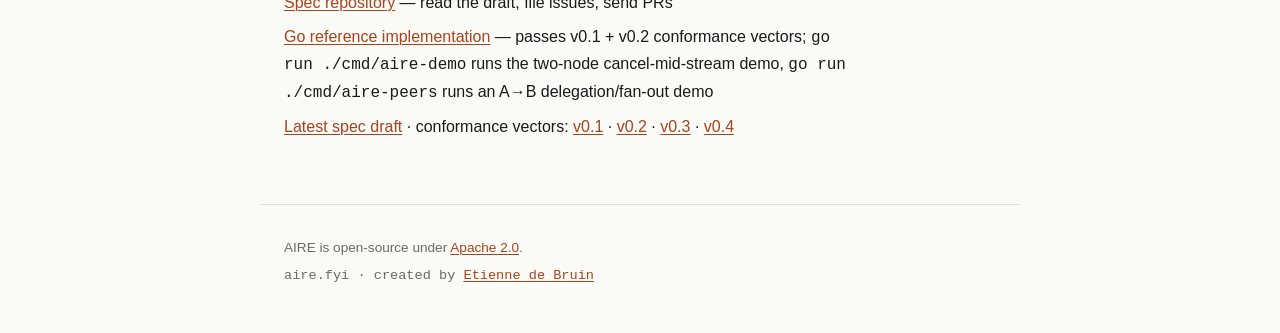
==== commit c1c686c5: "Sync site to all-milestones-shipped: v0.3 / v0.4 spec, full vector list Spec just landed §7.2 (CANCE" ====
--- a/index.html
+++ b/index.html
@@ -35,7 +35,7 @@
   <h1>The QUIC-native agent protocol.</h1>
   <p class="lede">AIRE — Agent Interchange Runtime Envelope — is a wire protocol for agent-to-agent communication. Open spec. Apache 2.0. Built for migration, multiplexed fan-out, semantic cancellation, and budget-aware backpressure.</p>
   <div class="meta">
-    <span>Spec: draft, v0.2 shipped</span>
+    <span>Spec: draft v0.4 (all milestones shipped)</span>
     <span>License: Apache 2.0</span>
     <span>Reference impl: Go · v0.2 conformant</span>
   </div>
@@ -117,8 +117,8 @@
   <ol class="roadmap">
     <li><strong>v0.1</strong> — wire format, handshake, URI scheme, conformance vectors <em>(shipped — spec §§2/3/4/6 merged; Go reference impl green against the vectors with a two-node cancel-mid-stream demo)</em></li>
     <li><strong>v0.2</strong> — identity model, capability negotiation, discovery <em>(shipped — DID identity (did:web, did:key), AIREv1 service entry, handle resolution, capability negotiation semantics, and Ed25519 HELLO signing with replay protection)</em></li>
-    <li><strong>v0.3</strong> — budget / cancel / delegate semantics</li>
-    <li><strong>v0.4</strong> — resumability, multipath</li>
+    <li><strong>v0.3</strong> — budget / cancel / delegate semantics <em>(spec shipped — CANCEL frame with reason codes, DELEGATE propagation rules, BUDGET TLV with tokens / cost / currency / deadline)</em></li>
+    <li><strong>v0.4</strong> — resumability, multipath <em>(spec shipped — RESUMABLE / RESUME frames, opaque tokens with TTL, sequence-number-based at-least-once delivery; multipath deferred)</em></li>
     <li><strong>v1.0</strong> — frozen wire format, foundation donation</li>
   </ol>
 </section>
@@ -133,7 +133,7 @@
   <ul class="links">
     <li><a href="https://github.com/aire-protocol/aire-spec">Spec repository</a> — read the draft, file issues, send PRs</li>
     <li><a href="https://github.com/aire-protocol/aire-go">Go reference implementation</a> — passes v0.1 + v0.2 conformance vectors; <code>go run ./cmd/aire-demo</code> runs the two-node cancel-mid-stream demo, <code>go run ./cmd/aire-peers</code> runs an A→B delegation/fan-out demo</li>
-    <li><a href="https://github.com/aire-protocol/aire-spec/blob/main/SPEC.md">Latest spec draft</a> · <a href="https://github.com/aire-protocol/aire-spec/blob/main/vectors/v0.1.json">v0.1 wire-format vectors</a> · <a href="https://github.com/aire-protocol/aire-spec/blob/main/vectors/v0.2.json">v0.2 signed-HELLO vector</a></li>
+    <li><a href="https://github.com/aire-protocol/aire-spec/blob/main/SPEC.md">Latest spec draft</a> · conformance vectors: <a href="https://github.com/aire-protocol/aire-spec/blob/main/vectors/v0.1.json">v0.1</a> · <a href="https://github.com/aire-protocol/aire-spec/blob/main/vectors/v0.2.json">v0.2</a> · <a href="https://github.com/aire-protocol/aire-spec/blob/main/vectors/v0.3.json">v0.3</a> · <a href="https://github.com/aire-protocol/aire-spec/blob/main/vectors/v0.4.json">v0.4</a></li>
   </ul>
 </section>
 
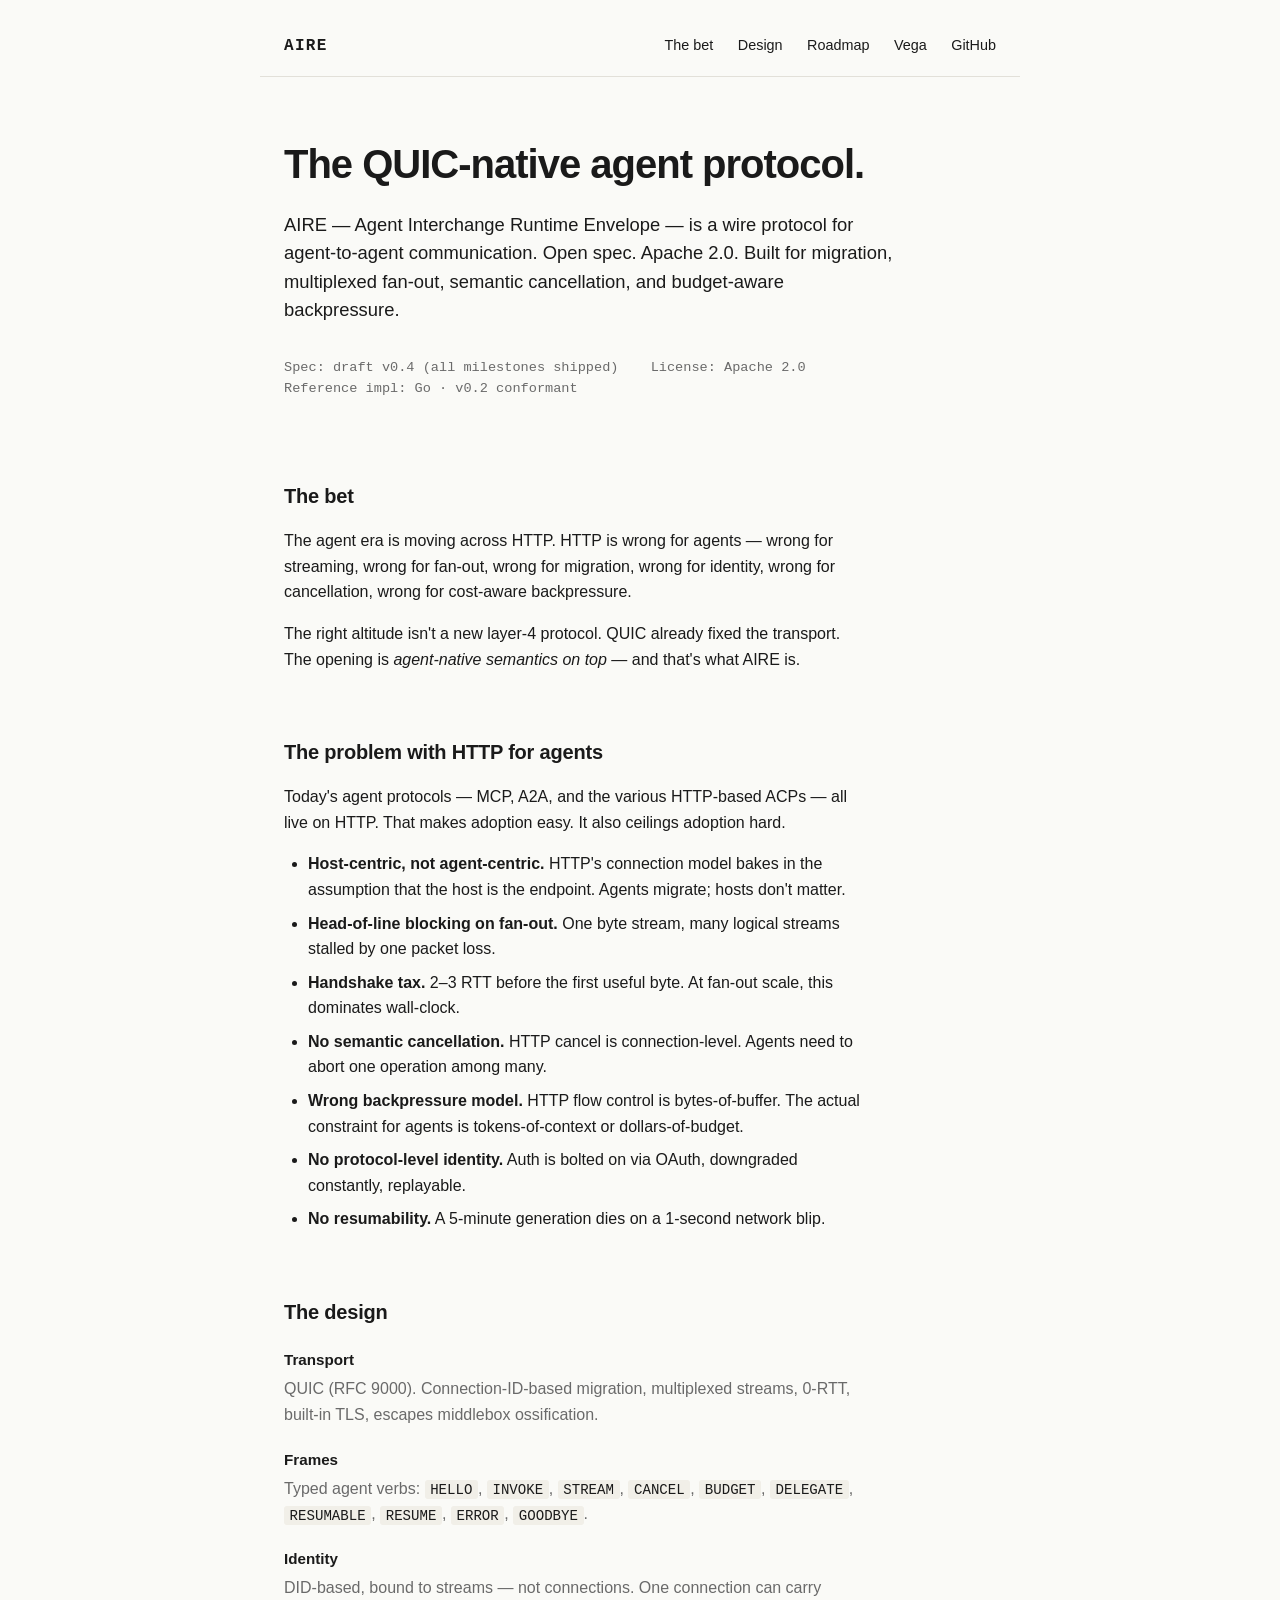
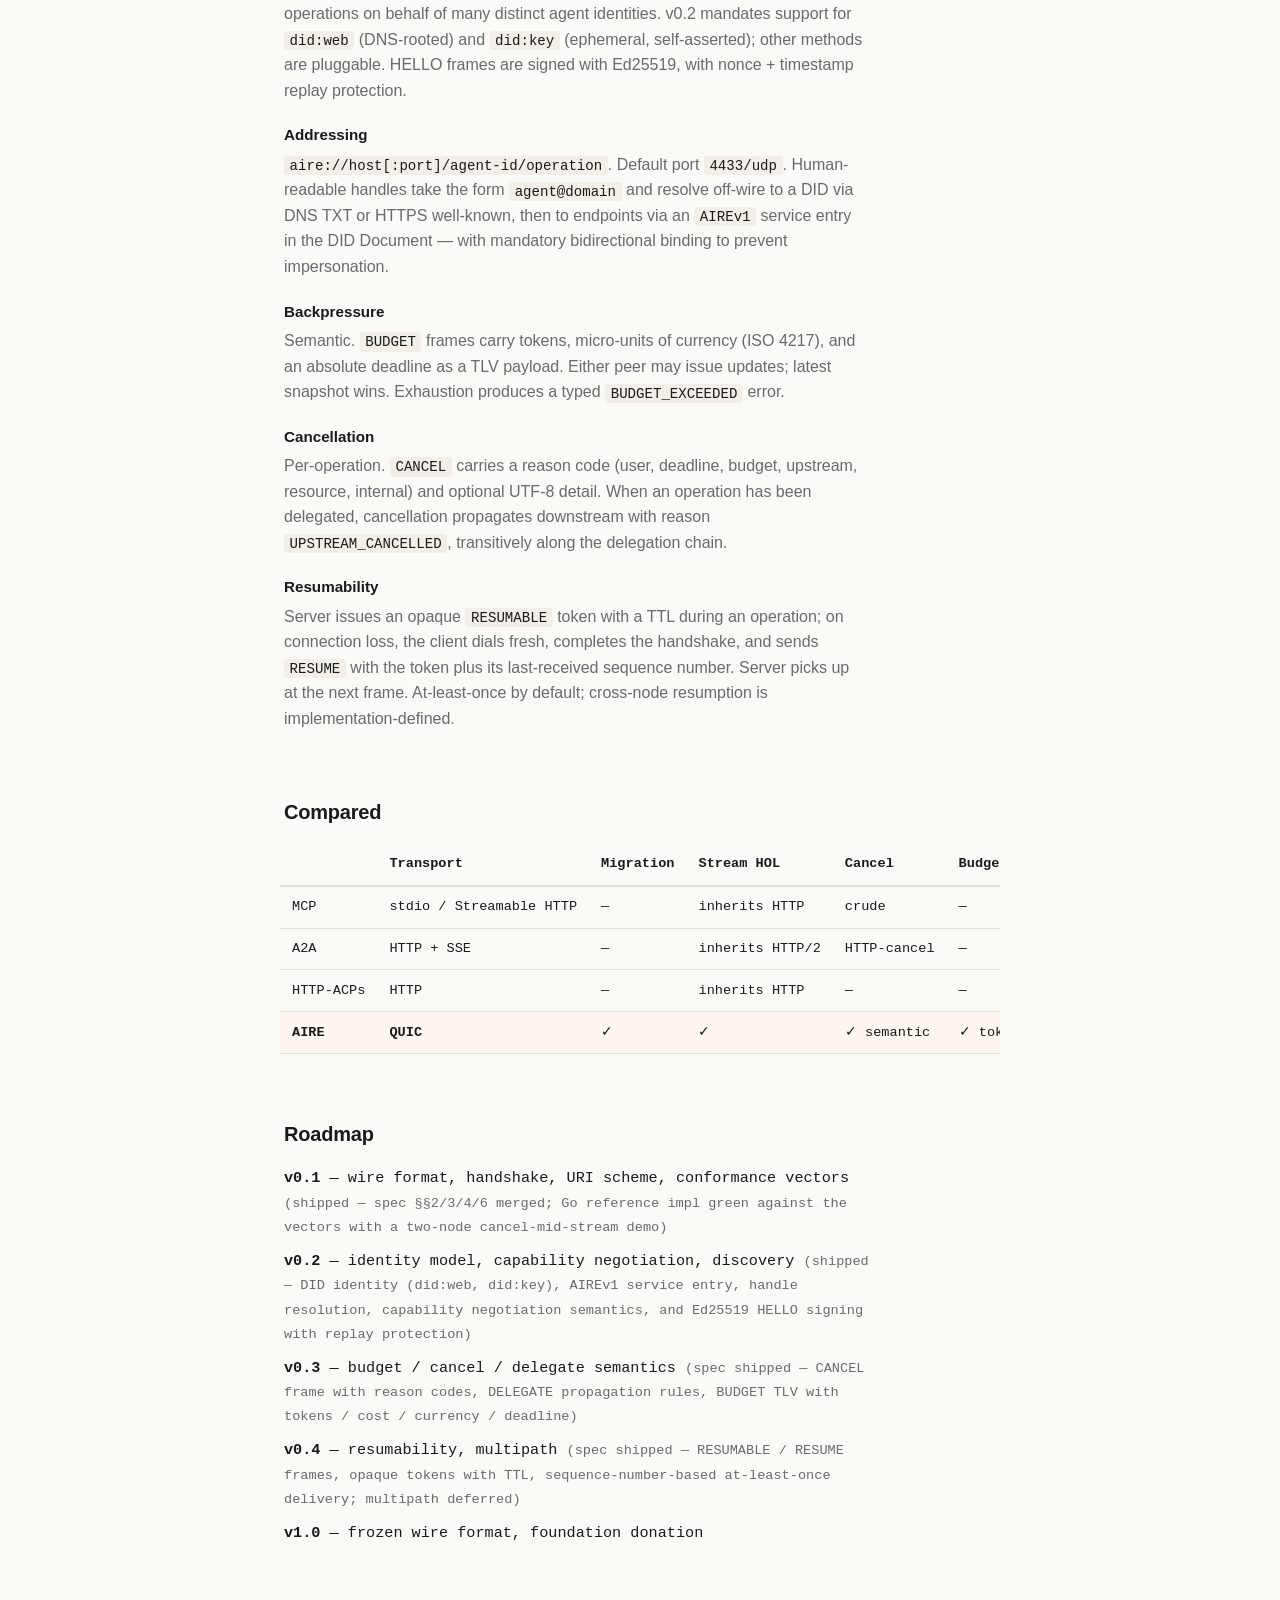
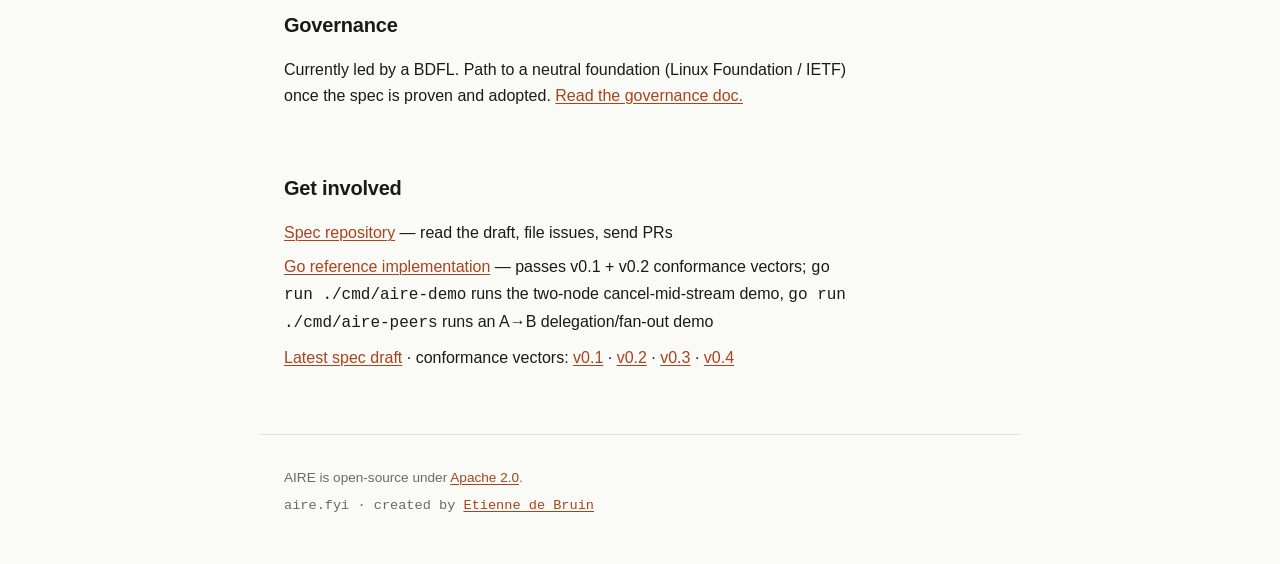
==== commit 85d8decf: "Site: refresh design entries to match shipped v0.3 / v0.4 spec The Design section's Cancellation / B" ====
--- a/index.html
+++ b/index.html
@@ -8,11 +8,11 @@
 
 <meta property="og:type" content="website">
 <meta property="og:title" content="AIRE — the QUIC-native agent protocol">
-<meta property="og:description" content="A wire protocol for agent-to-agent communication. Built for migration, multiplexed fan-out, semantic cancellation, and budget-aware backpressure.">
+<meta property="og:description" content="A wire protocol for agent-to-agent communication. DID-signed identity, semantic cancellation, token / cost / deadline backpressure, resumable operations, multiplexed fan-out without head-of-line blocking.">
 <meta property="og:url" content="https://aire.fyi">
 <meta name="twitter:card" content="summary_large_image">
 <meta name="twitter:title" content="AIRE — the QUIC-native agent protocol">
-<meta name="twitter:description" content="A wire protocol for agent-to-agent communication. Built for migration, multiplexed fan-out, semantic cancellation, and budget-aware backpressure.">
+<meta name="twitter:description" content="A wire protocol for agent-to-agent communication. DID-signed identity, semantic cancellation, token / cost / deadline backpressure, resumable operations, multiplexed fan-out without head-of-line blocking.">
 
 <link rel="stylesheet" href="style.css">
 </head>
@@ -68,7 +68,7 @@
     <dd>QUIC (RFC 9000). Connection-ID-based migration, multiplexed streams, 0-RTT, built-in TLS, escapes middlebox ossification.</dd>
 
     <dt>Frames</dt>
-    <dd>Typed agent verbs: <code>HELLO</code>, <code>INVOKE</code>, <code>STREAM</code>, <code>CANCEL</code>, <code>BUDGET</code>, <code>DELEGATE</code>, <code>ERROR</code>, <code>GOODBYE</code>.</dd>
+    <dd>Typed agent verbs: <code>HELLO</code>, <code>INVOKE</code>, <code>STREAM</code>, <code>CANCEL</code>, <code>BUDGET</code>, <code>DELEGATE</code>, <code>RESUMABLE</code>, <code>RESUME</code>, <code>ERROR</code>, <code>GOODBYE</code>.</dd>
 
     <dt>Identity</dt>
     <dd>DID-based, bound to streams — not connections. One connection can carry operations on behalf of many distinct agent identities. v0.2 mandates support for <code>did:web</code> (DNS-rooted) and <code>did:key</code> (ephemeral, self-asserted); other methods are pluggable. HELLO frames are signed with Ed25519, with nonce + timestamp replay protection.</dd>
@@ -77,13 +77,13 @@
     <dd><code>aire://host[:port]/agent-id/operation</code>. Default port <code>4433/udp</code>. Human-readable handles take the form <code>agent@domain</code> and resolve off-wire to a DID via DNS TXT or HTTPS well-known, then to endpoints via an <code>AIREv1</code> service entry in the DID Document — with mandatory bidirectional binding to prevent impersonation.</dd>
 
     <dt>Backpressure</dt>
-    <dd>Semantic. Tokens and dollars are first-class flow-control units, not bytes.</dd>
+    <dd>Semantic. <code>BUDGET</code> frames carry tokens, micro-units of currency (ISO 4217), and an absolute deadline as a TLV payload. Either peer may issue updates; latest snapshot wins. Exhaustion produces a typed <code>BUDGET_EXCEEDED</code> error.</dd>
 
     <dt>Cancellation</dt>
-    <dd>Per-operation, propagating to delegated sub-calls.</dd>
+    <dd>Per-operation. <code>CANCEL</code> carries a reason code (user, deadline, budget, upstream, resource, internal) and optional UTF-8 detail. When an operation has been delegated, cancellation propagates downstream with reason <code>UPSTREAM_CANCELLED</code>, transitively along the delegation chain.</dd>
 
     <dt>Resumability</dt>
-    <dd>Logical-operation resume across new connections.</dd>
+    <dd>Server issues an opaque <code>RESUMABLE</code> token with a TTL during an operation; on connection loss, the client dials fresh, completes the handshake, and sends <code>RESUME</code> with the token plus its last-received sequence number. Server picks up at the next frame. At-least-once by default; cross-node resumption is implementation-defined.</dd>
   </dl>
 </section>
 
